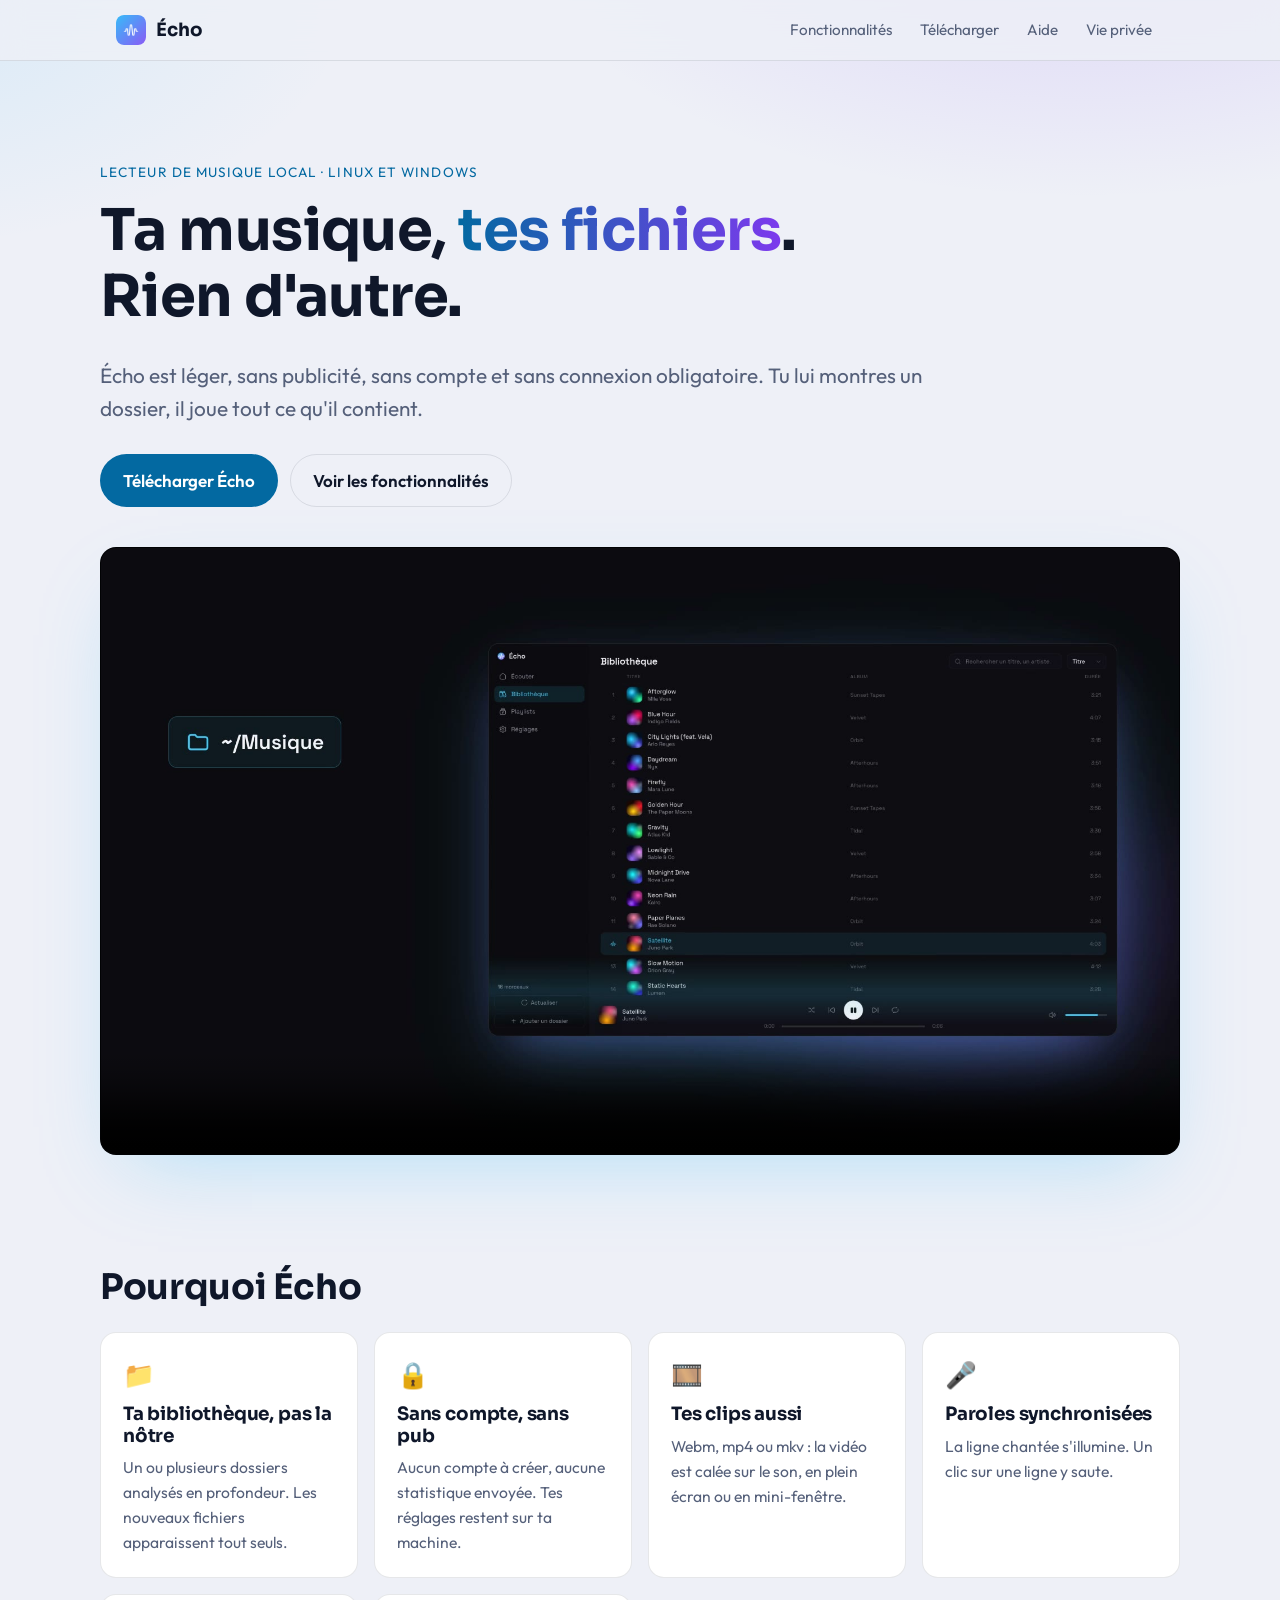
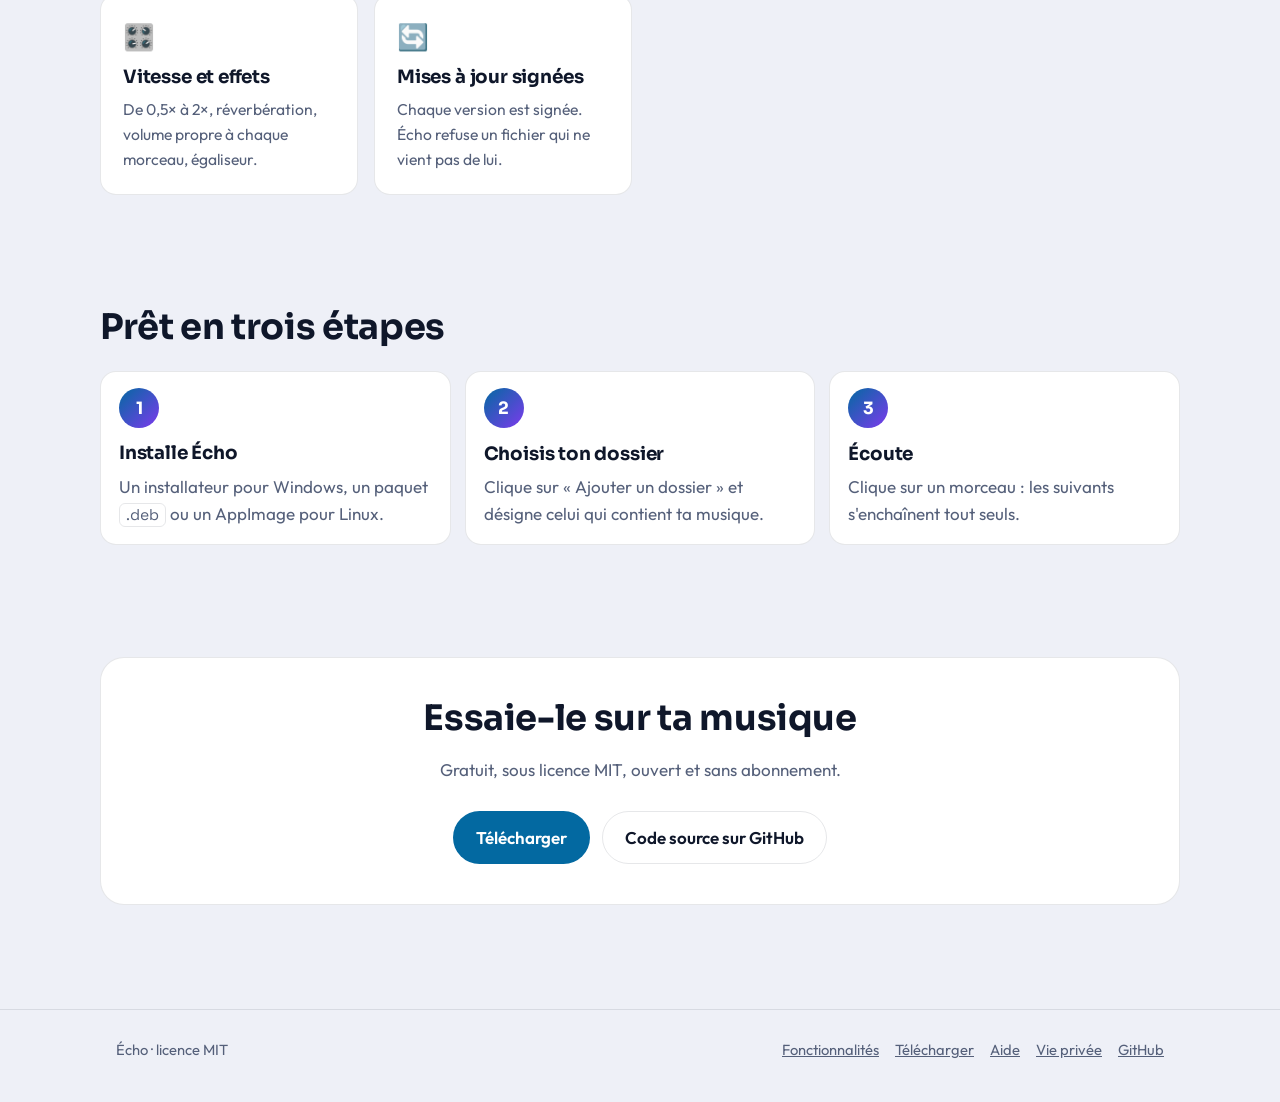
==== site/index.html @ 3e7d22ef "Site GitHub Pages : accueil, fonctionnalités, téléchargement, aide et vie privée Co-Authored-By: Cla" ====
<!doctype html>
<html lang="fr">
<head>
  <meta charset="utf-8">
  <meta name="viewport" content="width=device-width, initial-scale=1">
  <title>Écho : un lecteur de musique local</title>
  <meta name="description" content="Écho est un lecteur de musique local pour Linux et Windows : léger, sans publicité, sans compte. Tu lui montres un dossier, il joue tout ce qu'il contient.">
  <meta name="color-scheme" content="dark light">
  <meta property="og:title" content="Écho : un lecteur de musique local">
  <meta property="og:description" content="Léger, sans publicité, sans compte. Tu lui montres un dossier, il joue tout ce qu'il contient.">
  <meta property="og:type" content="website">
  <link rel="icon" href="img/favicon.png">
  <link rel="stylesheet" href="styles.css">
</head>
<body>
  <header class="top">
    <div class="wrap">
      <a class="brand" href="index.html"><img src="img/icon.png" alt="" width="30" height="30">Écho</a>
      <nav class="nav" aria-label="Navigation principale">
        <a href="fonctionnalites.html">Fonctionnalités</a>
        <a href="telecharger.html">Télécharger</a>
        <a href="aide.html">Aide</a>
        <a href="confidentialite.html">Vie privée</a>
      </nav>
    </div>
  </header>

  <main>
    <div class="wrap hero">
      <span class="eyebrow">Lecteur de musique local · Linux et Windows</span>
      <h1>Ta musique, <span class="grad">tes fichiers</span>.<br>Rien d'autre.</h1>
      <p class="lead">Écho est léger, sans publicité, sans compte et sans connexion obligatoire. Tu lui montres un dossier, il joue tout ce qu'il contient.</p>
      <div class="actions">
        <a class="btn" href="telecharger.html">Télécharger Écho</a>
        <a class="btn ghost" href="fonctionnalites.html">Voir les fonctionnalités</a>
      </div>
      <figure class="video">
        <video controls preload="metadata" playsinline poster="img/poster.jpg" aria-label="Présentation d'Écho">
          <source src="media/echo-promo-fr.mp4" type="video/mp4">
          Ton navigateur ne peut pas lire cette vidéo.
        </video>
      </figure>
    </div>

    <section class="wrap block" aria-labelledby="pourquoi">
      <h2 id="pourquoi">Pourquoi Écho</h2>
      <div class="cards">
        <article class="card"><div class="ico">📁</div><h3>Ta bibliothèque, pas la nôtre</h3><p>Un ou plusieurs dossiers analysés en profondeur. Les nouveaux fichiers apparaissent tout seuls.</p></article>
        <article class="card"><div class="ico">🔒</div><h3>Sans compte, sans pub</h3><p>Aucun compte à créer, aucune statistique envoyée. Tes réglages restent sur ta machine.</p></article>
        <article class="card"><div class="ico">🎞️</div><h3>Tes clips aussi</h3><p>Webm, mp4 ou mkv : la vidéo est calée sur le son, en plein écran ou en mini-fenêtre.</p></article>
        <article class="card"><div class="ico">🎤</div><h3>Paroles synchronisées</h3><p>La ligne chantée s'illumine. Un clic sur une ligne y saute.</p></article>
        <article class="card"><div class="ico">🎛️</div><h3>Vitesse et effets</h3><p>De 0,5× à 2×, réverbération, volume propre à chaque morceau, égaliseur.</p></article>
        <article class="card"><div class="ico">🔄</div><h3>Mises à jour signées</h3><p>Chaque version est signée. Écho refuse un fichier qui ne vient pas de lui.</p></article>
      </div>
    </section>

    <section class="wrap block" aria-labelledby="demarrer">
      <h2 id="demarrer">Prêt en trois étapes</h2>
      <ol class="steps">
        <li><div><h3>Installe Écho</h3><p>Un installateur pour Windows, un paquet <code>.deb</code> ou un AppImage pour Linux.</p></div></li>
        <li><div><h3>Choisis ton dossier</h3><p>Clique sur « Ajouter un dossier » et désigne celui qui contient ta musique.</p></div></li>
        <li><div><h3>Écoute</h3><p>Clique sur un morceau : les suivants s'enchaînent tout seuls.</p></div></li>
      </ol>
    </section>

    <section class="wrap block">
      <div class="cta">
        <h2>Essaie-le sur ta musique</h2>
        <p>Gratuit, sous licence MIT, ouvert et sans abonnement.</p>
        <div class="actions" style="justify-content:center">
          <a class="btn" href="telecharger.html">Télécharger</a>
          <a class="btn ghost" href="https://github.com/wave3k/echo-player">Code source sur GitHub</a>
        </div>
      </div>
    </section>
  </main>

  <footer>
    <div class="wrap">
      <span>Écho · licence MIT</span>
      <nav aria-label="Pied de page">
        <a href="fonctionnalites.html">Fonctionnalités</a>
        <a href="telecharger.html">Télécharger</a>
        <a href="aide.html">Aide</a>
        <a href="confidentialite.html">Vie privée</a>
        <a href="https://github.com/wave3k/echo-player">GitHub</a>
      </nav>
    </div>
  </footer>
</body>
</html>
---- site/styles.css ----
@font-face { font-family: "Outfit"; src: url("fonts/outfit.woff2") format("woff2"); font-weight: 100 900; font-display: swap; }
@font-face { font-family: "Sora"; src: url("fonts/sora.woff2") format("woff2"); font-weight: 100 800; font-display: swap; }
@font-face { font-family: "Space Grotesk"; src: url("fonts/space_grotesk.woff2") format("woff2"); font-weight: 300 700; font-display: swap; }

:root {
  --bg: #0d0d12; --panel: #15151c; --panel2: #101018; --line: rgba(255, 255, 255, 0.08);
  --text: #eef0f7; --muted: #9aa0b4;
  --accent: #38bdf8; --accent2: #8b5cf6; --accent-ink: #06121a;
  --radius: 16px; --max: 1080px;
}
@media (prefers-color-scheme: light) {
  :root:not([data-theme="dark"]) {
    --bg: #eef0f7; --panel: #ffffff; --panel2: #f6f7fb; --line: rgba(15, 23, 42, 0.1);
    --text: #0f172a; --muted: #55607a;
    --accent: #0369a1; --accent2: #7c3aed; --accent-ink: #ffffff;
  }
}

* { box-sizing: border-box; }
html { scroll-behavior: smooth; }
body {
  margin: 0; background: var(--bg); color: var(--text);
  font-family: "Outfit", system-ui, sans-serif; font-size: 17px; line-height: 1.6;
  background-image: radial-gradient(60rem 30rem at 85% -10%, rgba(139, 92, 246, 0.18), transparent 60%),
                    radial-gradient(50rem 26rem at -10% 0%, rgba(56, 189, 248, 0.12), transparent 60%);
  background-attachment: fixed;
  overflow-x: hidden;
}
h1, h2, h3 { font-family: "Sora", "Outfit", sans-serif; line-height: 1.15; margin: 0 0 0.5em; letter-spacing: -0.01em; }
h1 { font-size: clamp(2.2rem, 6vw, 3.6rem); }
h2 { font-size: clamp(1.6rem, 4vw, 2.2rem); margin-top: 0; }
h3 { font-size: 1.15rem; }
p { margin: 0 0 1em; }
a { color: var(--accent); }
img, video { max-width: 100%; display: block; }
.wrap { max-width: var(--max); margin: 0 auto; padding: 0 16px; }
.muted { color: var(--muted); }
.grad {
  background: linear-gradient(90deg, var(--accent), var(--accent2));
  -webkit-background-clip: text; background-clip: text; color: transparent;
}

/* En-tête */
.top { position: sticky; top: 0; z-index: 10; backdrop-filter: blur(12px); -webkit-backdrop-filter: blur(12px);
  background: color-mix(in srgb, var(--bg) 80%, transparent); border-bottom: 1px solid var(--line); }
.top .wrap { display: flex; align-items: center; gap: 16px; min-height: 60px; flex-wrap: wrap; padding-top: 10px; padding-bottom: 10px; }
.brand { display: inline-flex; align-items: center; gap: 10px; font-family: "Sora", sans-serif; font-weight: 700; font-size: 1.15rem; color: var(--text); text-decoration: none; }
.brand img { width: 30px; height: 30px; border-radius: 8px; }
.nav { display: flex; gap: 4px; margin-left: auto; flex-wrap: wrap; }
.nav a { color: var(--muted); text-decoration: none; padding: 6px 12px; border-radius: 999px; font-size: 0.95rem; }
.nav a:hover, .nav a[aria-current="page"] { color: var(--text); background: var(--panel); }

/* Boutons */
.btn { display: inline-flex; align-items: center; gap: 8px; padding: 12px 22px; border-radius: 999px; font: inherit; font-weight: 600;
  text-decoration: none; border: 1px solid transparent; cursor: pointer; background: var(--accent); color: var(--accent-ink); }
.btn:hover { filter: brightness(1.08); }
.btn.ghost { background: transparent; color: var(--text); border-color: var(--line); }
.btn.ghost:hover { background: var(--panel); }
.btn:focus-visible, .nav a:focus-visible, a:focus-visible { outline: 2px solid var(--accent); outline-offset: 3px; }
.actions { display: flex; gap: 12px; flex-wrap: wrap; margin: 28px 0 0; }

/* Accueil */
.hero { padding: 72px 0 40px; text-align: left; }
.eyebrow { display: inline-block; font-size: 0.85rem; letter-spacing: 0.08em; text-transform: uppercase; color: var(--accent); margin-bottom: 14px; }
.lead { font-size: clamp(1.1rem, 2.4vw, 1.3rem); color: var(--muted); max-width: 40em; }
.video { margin: 40px 0 0; border-radius: var(--radius); overflow: hidden; border: 1px solid var(--line);
  box-shadow: 0 30px 80px -30px rgba(56, 189, 248, 0.35); background: #000; }
.video video { width: 100%; height: auto; }

section.block { padding: 56px 0; }
.cards { display: grid; grid-template-columns: repeat(auto-fit, minmax(230px, 1fr)); gap: 16px; margin-top: 24px; }
.card { background: var(--panel); border: 1px solid var(--line); border-radius: var(--radius); padding: 22px; }
.card .ico { font-size: 1.6rem; margin-bottom: 8px; }
.card p { margin: 0; color: var(--muted); font-size: 0.98rem; }

.steps { counter-reset: step; list-style: none; padding: 0; margin: 24px 0 0; display: grid; gap: 14px; }
.steps li { counter-increment: step; display: grid; grid-template-columns: 40px 1fr; gap: 14px; align-items: start;
  background: var(--panel); border: 1px solid var(--line); border-radius: var(--radius); padding: 16px 18px; }
.steps li::before { content: counter(step); display: grid; place-items: center; width: 40px; height: 40px; border-radius: 50%;
  background: linear-gradient(135deg, var(--accent), var(--accent2)); color: var(--accent-ink); font-weight: 700; font-family: "Sora", sans-serif; }
.steps li p { margin: 0; color: var(--muted); }

.cta { text-align: center; background: var(--panel); border: 1px solid var(--line); border-radius: 24px; padding: 40px 20px; }
.cta p { color: var(--muted); }

/* Pages intérieures */
.page { padding: 48px 0 24px; }
.page .lead { margin-bottom: 8px; }
.prose h2 { margin-top: 48px; }
.prose h3 { margin-top: 28px; }
.prose ul { padding-left: 1.2em; }
.prose li { margin-bottom: 0.4em; }

.scroll { overflow-x: auto; margin: 16px 0 8px; }
table { width: 100%; border-collapse: collapse; font-size: 0.98rem; }
td { overflow-wrap: anywhere; }
th, td { text-align: left; padding: 12px 10px; border-bottom: 1px solid var(--line); vertical-align: top; }
th { color: var(--muted); font-weight: 600; font-size: 0.88rem; text-transform: uppercase; letter-spacing: 0.05em; }
kbd { font-family: "Space Grotesk", sans-serif; font-size: 0.9em; background: var(--panel); border: 1px solid var(--line);
  border-bottom-width: 2px; border-radius: 6px; padding: 2px 7px; white-space: nowrap; }
code, pre { font-family: "Space Grotesk", ui-monospace, monospace; font-size: 0.92em; }
code { background: var(--panel); border: 1px solid var(--line); border-radius: 6px; padding: 1px 6px; }
pre { background: var(--panel2); border: 1px solid var(--line); border-radius: 12px; padding: 14px 16px; overflow-x: auto; }
pre code { background: none; border: 0; padding: 0; }
.note { background: var(--panel); border: 1px solid var(--line); border-left: 3px solid var(--accent); border-radius: 12px; padding: 14px 18px; color: var(--muted); }

.feature-row { display: grid; grid-template-columns: 1fr; gap: 14px; padding: 28px 0; border-top: 1px solid var(--line); }
.feature-row:first-of-type { border-top: 0; }
.feature-row p { color: var(--muted); margin: 0; }

footer { border-top: 1px solid var(--line); margin-top: 48px; padding: 28px 0 40px; color: var(--muted); font-size: 0.92rem; }
footer .wrap { display: flex; flex-wrap: wrap; gap: 12px 24px; justify-content: space-between; align-items: center; }
footer nav { display: flex; gap: 16px; flex-wrap: wrap; }
footer a { color: var(--muted); }

@media (min-width: 760px) {
  .feature-row { grid-template-columns: 220px 1fr; gap: 32px; }
  .steps { grid-template-columns: repeat(3, 1fr); }
  .steps li { grid-template-columns: 1fr; }
  .hero { padding: 96px 0 56px; }
}
@media (prefers-reduced-motion: reduce) {
  html { scroll-behavior: auto; }
}
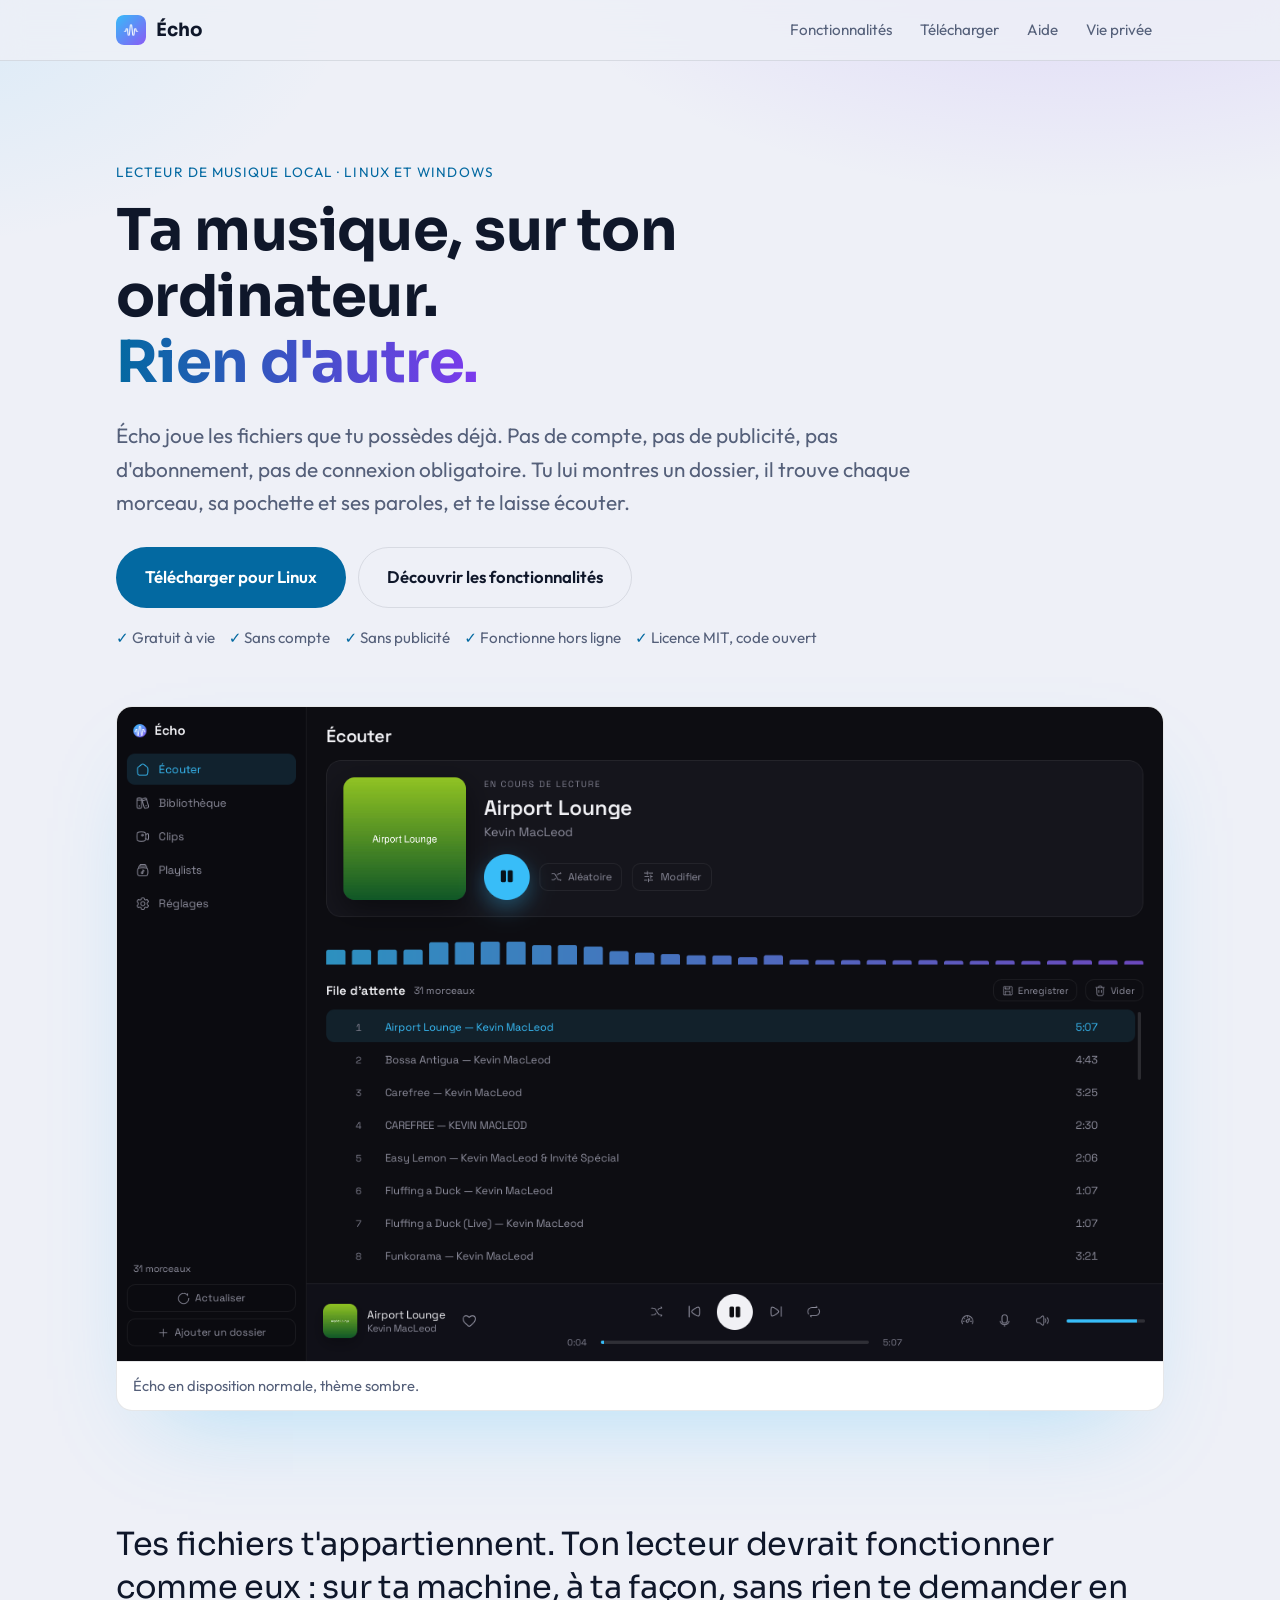
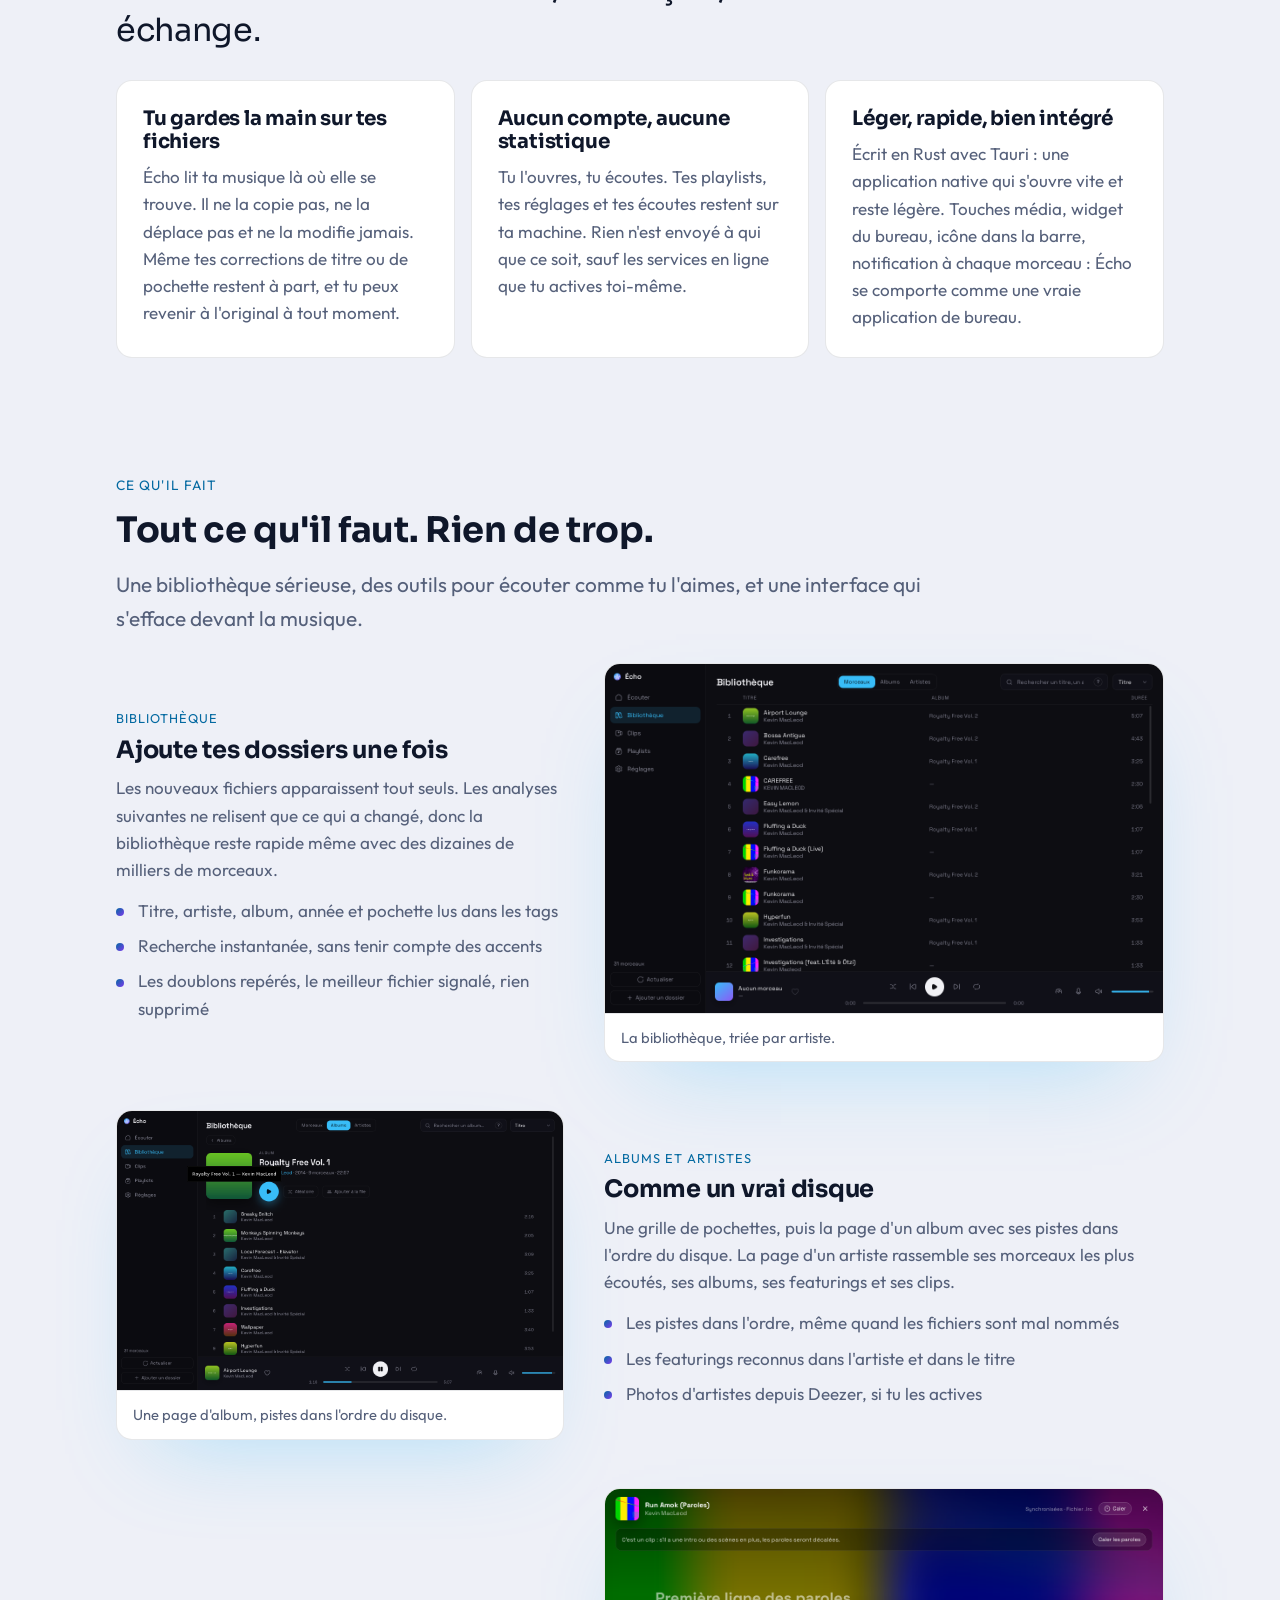
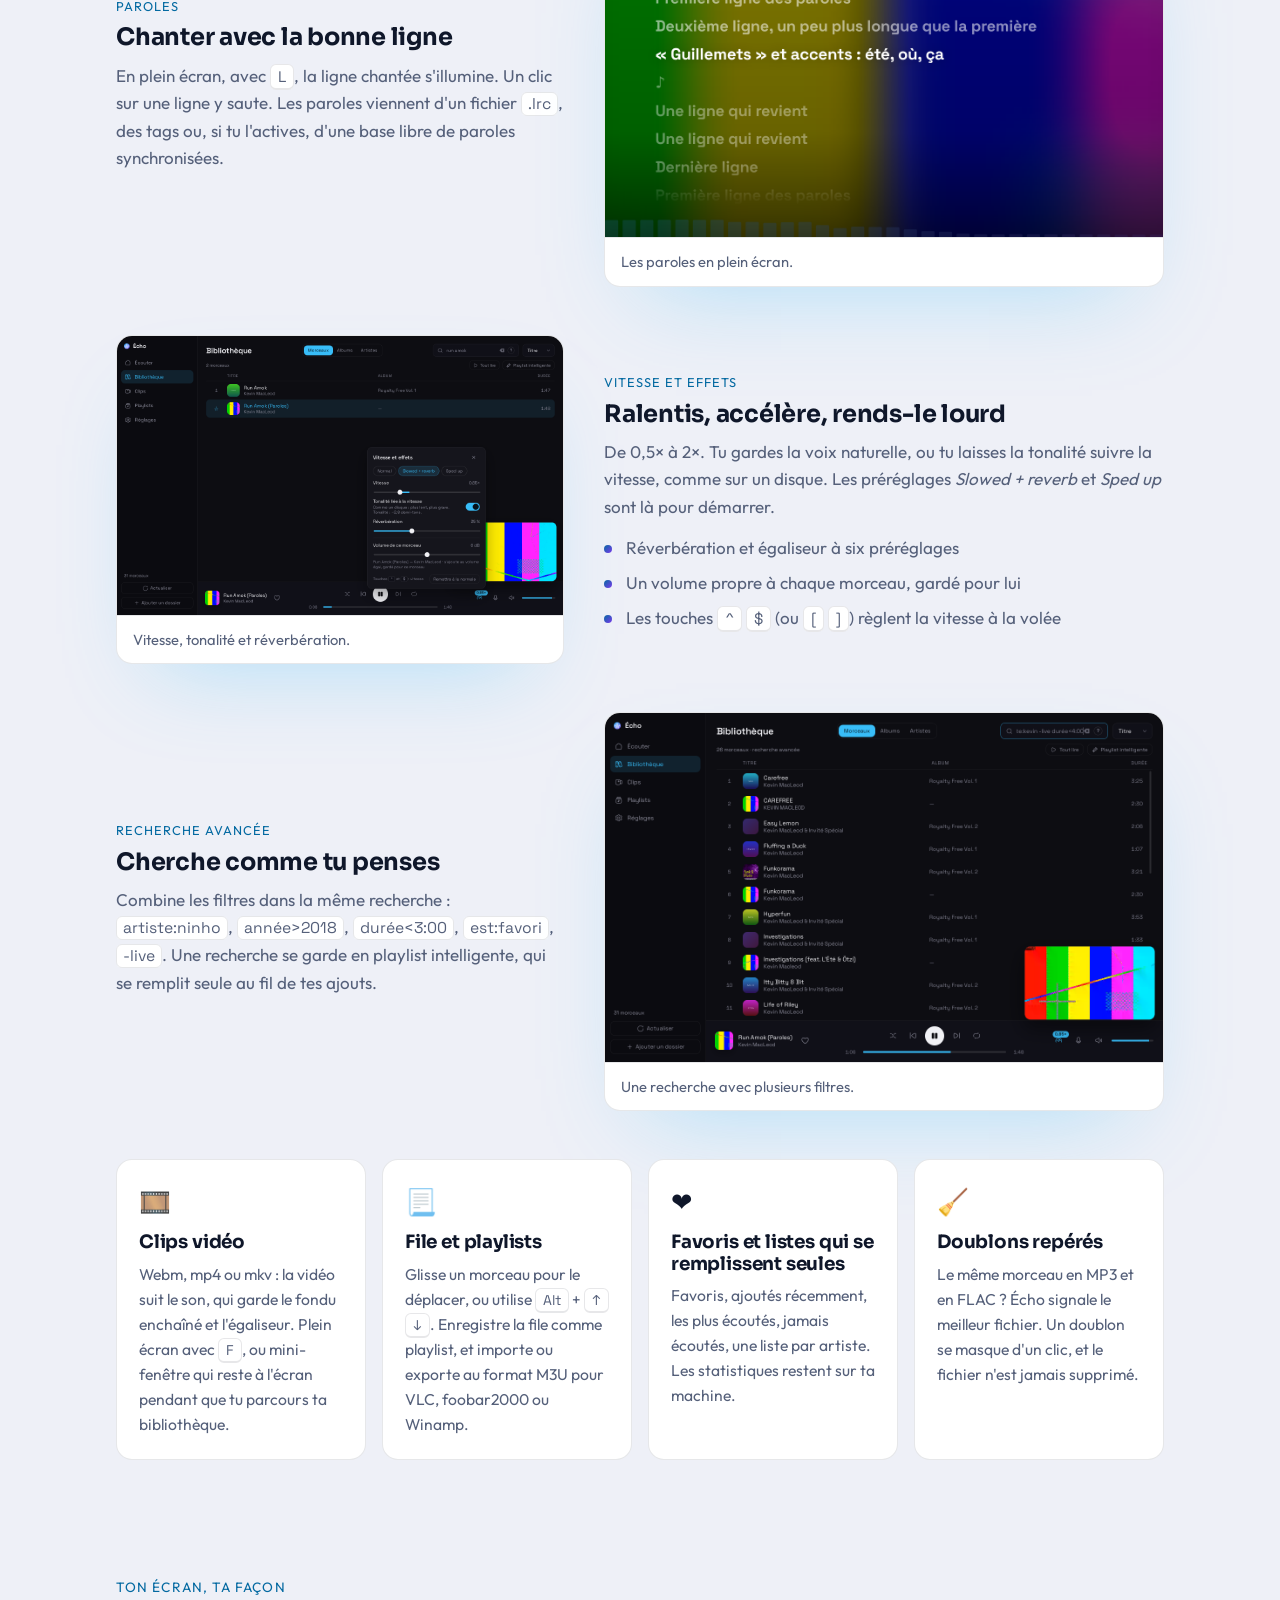
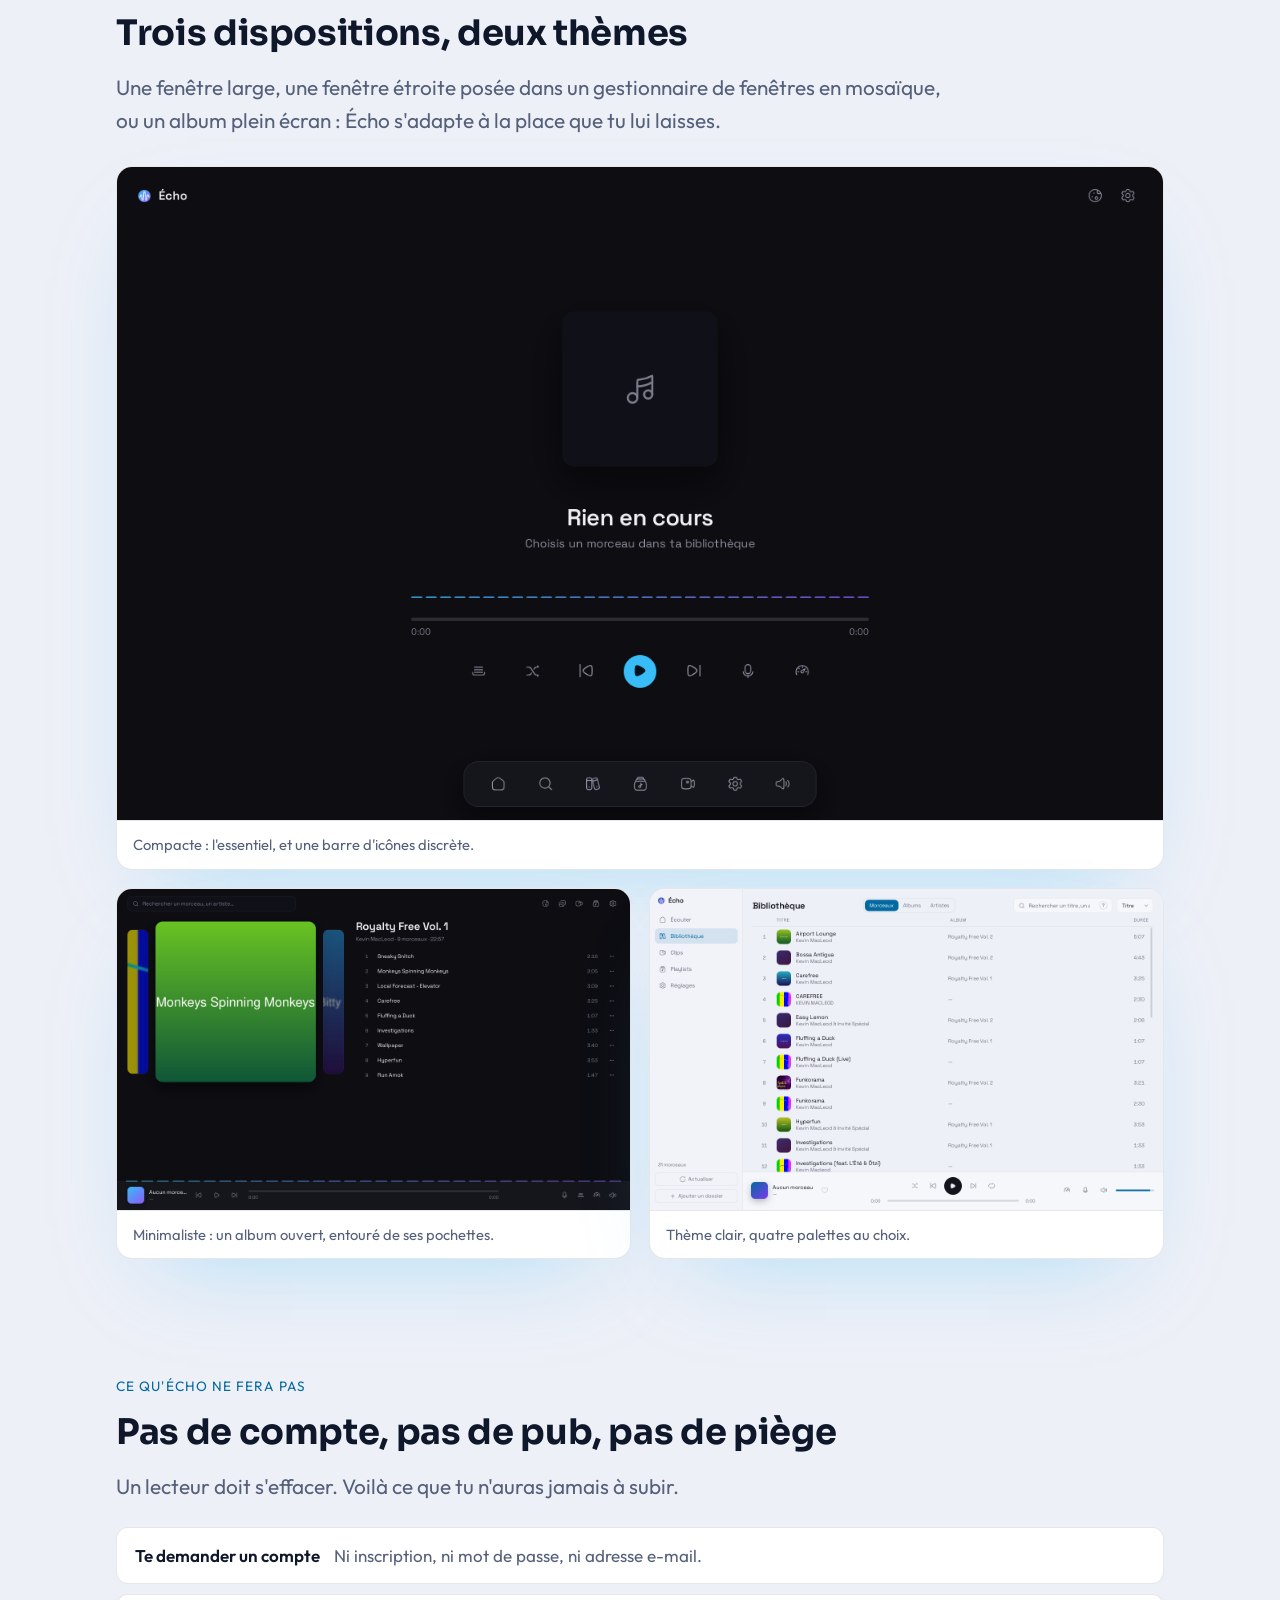
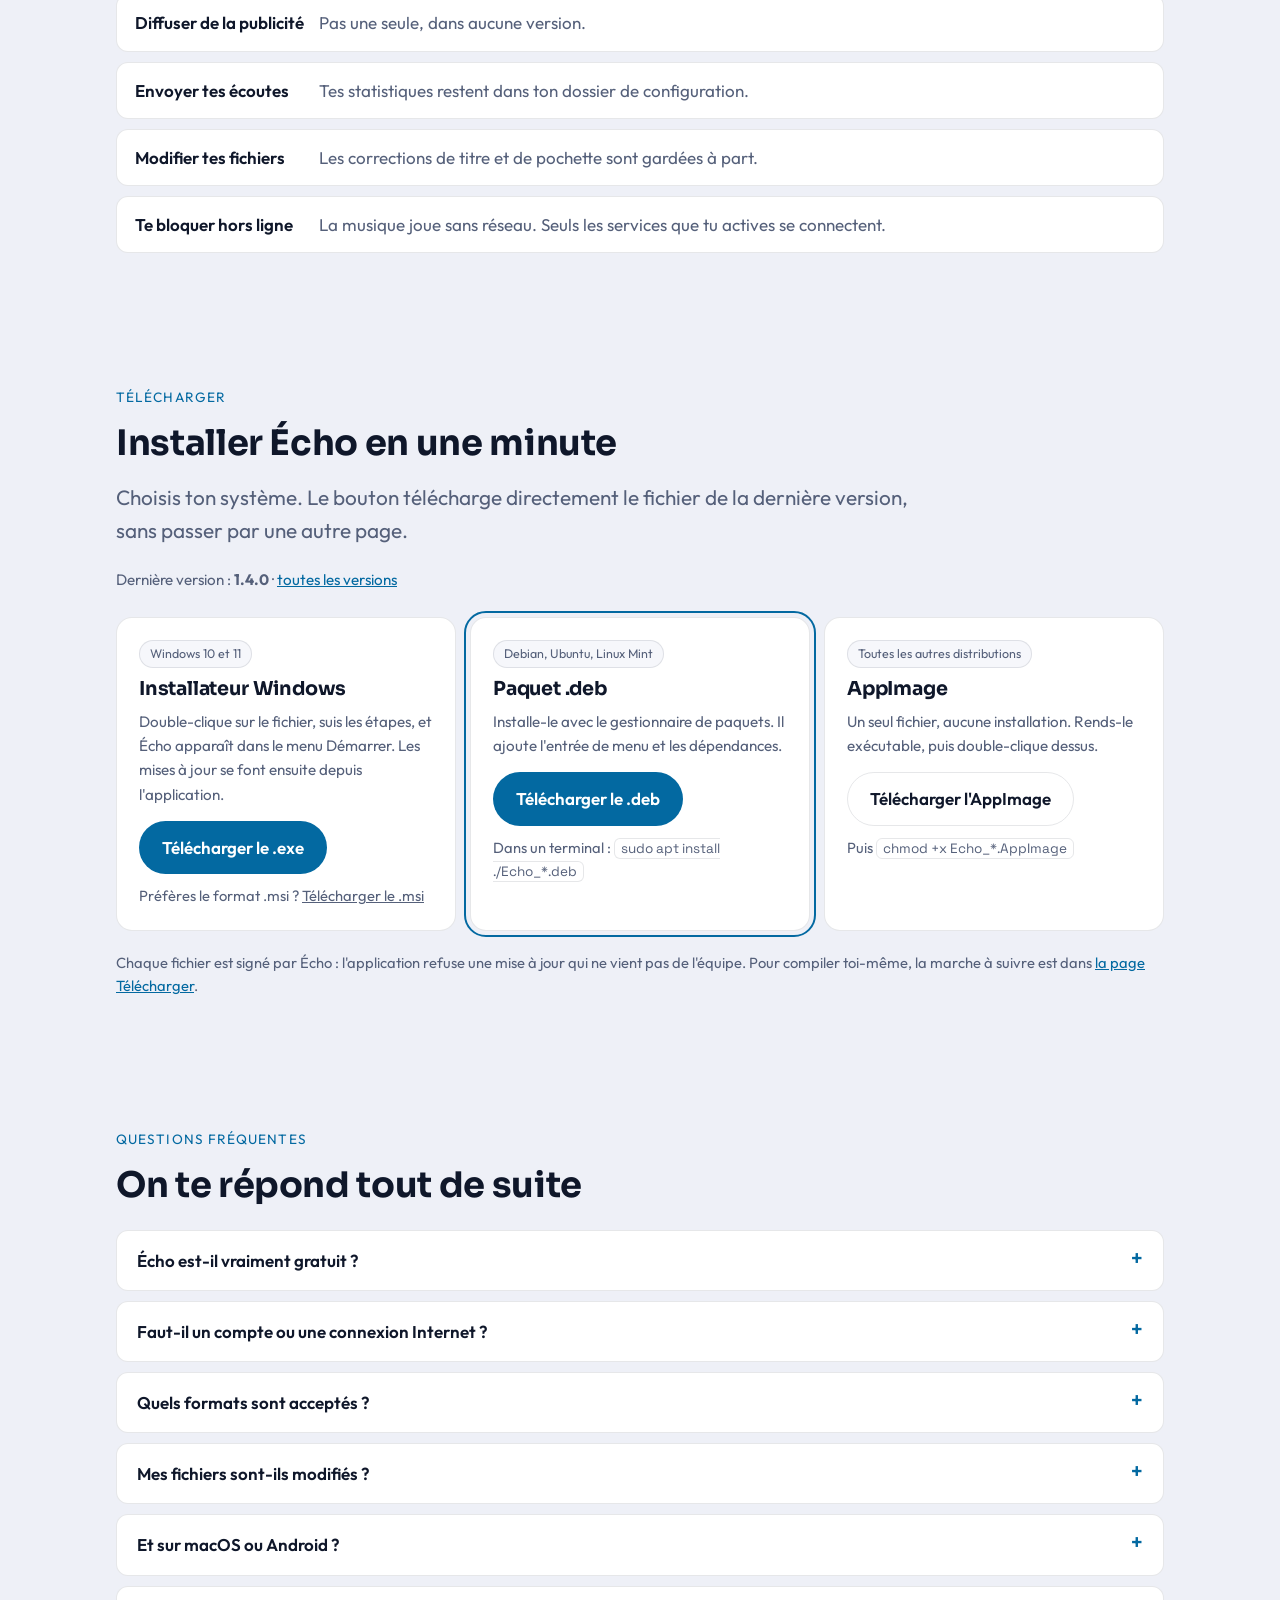
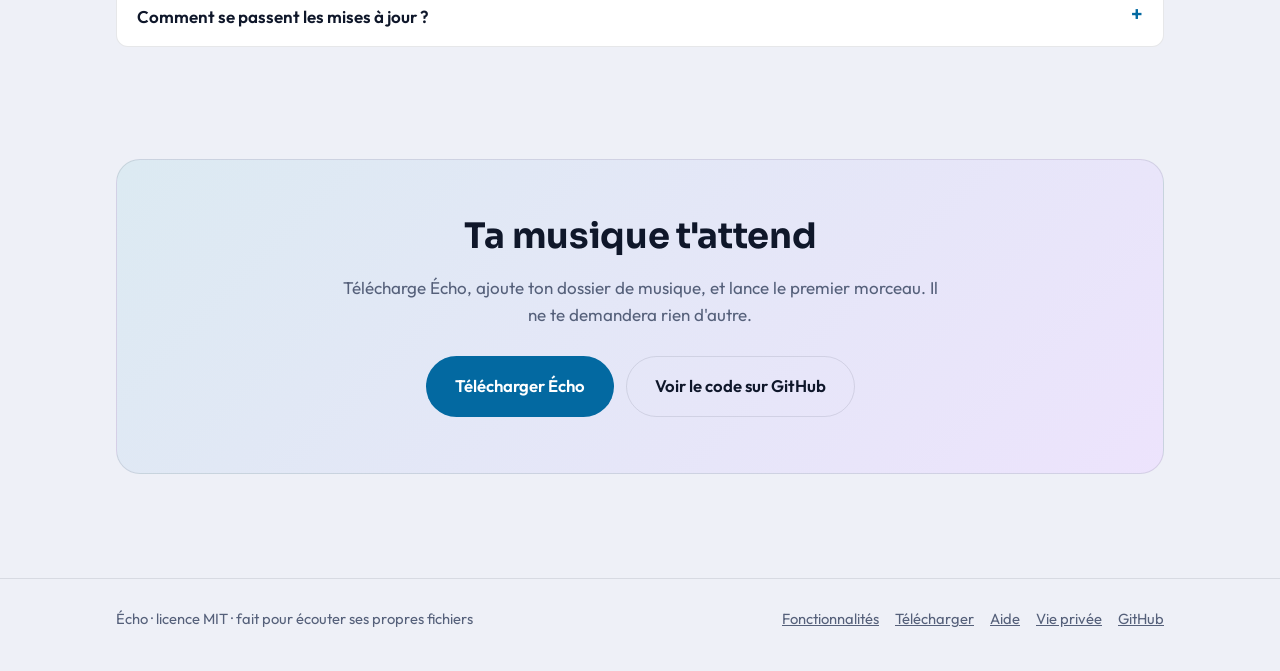
==== commit 9173f96c: "Site : accueil refait avec captures de l'app, textes réécrits, téléchargements directs Co-Authored-B" ====
--- a/site/index.html
+++ b/site/index.html
@@ -3,12 +3,13 @@
 <head>
   <meta charset="utf-8">
   <meta name="viewport" content="width=device-width, initial-scale=1">
-  <title>Écho : un lecteur de musique local</title>
-  <meta name="description" content="Écho est un lecteur de musique local pour Linux et Windows : léger, sans publicité, sans compte. Tu lui montres un dossier, il joue tout ce qu'il contient.">
+  <title>Écho · Ta musique, tes fichiers</title>
+  <meta name="description" content="Écho est un lecteur de musique local pour Linux et Windows. Sans compte, sans publicité, sans abonnement et sans connexion : tu lui montres un dossier, il joue tout ce qu'il contient.">
   <meta name="color-scheme" content="dark light">
-  <meta property="og:title" content="Écho : un lecteur de musique local">
-  <meta property="og:description" content="Léger, sans publicité, sans compte. Tu lui montres un dossier, il joue tout ce qu'il contient.">
+  <meta property="og:title" content="Écho · Ta musique, tes fichiers">
+  <meta property="og:description" content="Un lecteur de musique local pour Linux et Windows. Sans compte, sans publicité, sans abonnement.">
   <meta property="og:type" content="website">
+  <meta property="og:image" content="img/shots/01-ecouter.png">
   <link rel="icon" href="img/favicon.png">
   <link rel="stylesheet" href="styles.css">
 </head>
@@ -18,7 +19,7 @@
       <a class="brand" href="index.html"><img src="img/icon.png" alt="" width="30" height="30">Écho</a>
       <nav class="nav" aria-label="Navigation principale">
         <a href="fonctionnalites.html">Fonctionnalités</a>
-        <a href="telecharger.html">Télécharger</a>
+        <a href="#telecharger">Télécharger</a>
         <a href="aide.html">Aide</a>
         <a href="confidentialite.html">Vie privée</a>
       </nav>
@@ -26,50 +27,269 @@
   </header>
 
   <main>
-    <div class="wrap hero">
-      <span class="eyebrow">Lecteur de musique local · Linux et Windows</span>
-      <h1>Ta musique, <span class="grad">tes fichiers</span>.<br>Rien d'autre.</h1>
-      <p class="lead">Écho est léger, sans publicité, sans compte et sans connexion obligatoire. Tu lui montres un dossier, il joue tout ce qu'il contient.</p>
-      <div class="actions">
-        <a class="btn" href="telecharger.html">Télécharger Écho</a>
-        <a class="btn ghost" href="fonctionnalites.html">Voir les fonctionnalités</a>
-      </div>
-      <figure class="video">
-        <video controls preload="metadata" playsinline poster="img/poster.jpg" aria-label="Présentation d'Écho">
-          <source src="media/echo-promo-fr.mp4" type="video/mp4">
-          Ton navigateur ne peut pas lire cette vidéo.
-        </video>
+    <!-- Accroche -->
+    <section class="wrap hero">
+      <div class="hero-copy">
+        <span class="eyebrow">Lecteur de musique local · Linux et Windows</span>
+        <h1>Ta musique, sur ton ordinateur.<br><span class="grad">Rien d'autre.</span></h1>
+        <p class="lead">Écho joue les fichiers que tu possèdes déjà. Pas de compte, pas de publicité, pas d'abonnement, pas de connexion obligatoire. Tu lui montres un dossier, il trouve chaque morceau, sa pochette et ses paroles, et te laisse écouter.</p>
+        <div class="actions">
+          <a class="btn big" id="cta-main" href="#telecharger">Télécharger Écho</a>
+          <a class="btn ghost big" href="fonctionnalites.html">Découvrir les fonctionnalités</a>
+        </div>
+        <div class="hero-meta">
+          <span>Gratuit à vie</span>
+          <span>Sans compte</span>
+          <span>Sans publicité</span>
+          <span>Fonctionne hors ligne</span>
+          <span>Licence MIT, code ouvert</span>
+        </div>
+      </div>
+
+      <figure class="shot hero-shot">
+        <img src="img/shots/01-ecouter.png" width="1280" height="800" alt="La fenêtre d'Écho : la liste des morceaux à gauche, la pochette et les contrôles en bas" fetchpriority="high">
+        <figcaption>Écho en disposition normale, thème sombre.</figcaption>
       </figure>
-    </div>
-
-    <section class="wrap block" aria-labelledby="pourquoi">
-      <h2 id="pourquoi">Pourquoi Écho</h2>
-      <div class="cards">
-        <article class="card"><div class="ico">📁</div><h3>Ta bibliothèque, pas la nôtre</h3><p>Un ou plusieurs dossiers analysés en profondeur. Les nouveaux fichiers apparaissent tout seuls.</p></article>
-        <article class="card"><div class="ico">🔒</div><h3>Sans compte, sans pub</h3><p>Aucun compte à créer, aucune statistique envoyée. Tes réglages restent sur ta machine.</p></article>
-        <article class="card"><div class="ico">🎞️</div><h3>Tes clips aussi</h3><p>Webm, mp4 ou mkv : la vidéo est calée sur le son, en plein écran ou en mini-fenêtre.</p></article>
-        <article class="card"><div class="ico">🎤</div><h3>Paroles synchronisées</h3><p>La ligne chantée s'illumine. Un clic sur une ligne y saute.</p></article>
-        <article class="card"><div class="ico">🎛️</div><h3>Vitesse et effets</h3><p>De 0,5× à 2×, réverbération, volume propre à chaque morceau, égaliseur.</p></article>
-        <article class="card"><div class="ico">🔄</div><h3>Mises à jour signées</h3><p>Chaque version est signée. Écho refuse un fichier qui ne vient pas de lui.</p></article>
-      </div>
-    </section>
-
-    <section class="wrap block" aria-labelledby="demarrer">
-      <h2 id="demarrer">Prêt en trois étapes</h2>
-      <ol class="steps">
-        <li><div><h3>Installe Écho</h3><p>Un installateur pour Windows, un paquet <code>.deb</code> ou un AppImage pour Linux.</p></div></li>
-        <li><div><h3>Choisis ton dossier</h3><p>Clique sur « Ajouter un dossier » et désigne celui qui contient ta musique.</p></div></li>
-        <li><div><h3>Écoute</h3><p>Clique sur un morceau : les suivants s'enchaînent tout seuls.</p></div></li>
-      </ol>
-    </section>
-
+    </section>
+
+    <!-- Manifeste -->
     <section class="wrap block">
-      <div class="cta">
-        <h2>Essaie-le sur ta musique</h2>
-        <p>Gratuit, sous licence MIT, ouvert et sans abonnement.</p>
+      <p class="quote">Tes fichiers t'appartiennent. Ton lecteur devrait fonctionner comme eux : sur ta machine, à ta façon, sans rien te demander en échange.</p>
+      <div class="pillars">
+        <article class="pillar">
+          <h3>Tu gardes la main sur tes fichiers</h3>
+          <p>Écho lit ta musique là où elle se trouve. Il ne la copie pas, ne la déplace pas et ne la modifie jamais. Même tes corrections de titre ou de pochette restent à part, et tu peux revenir à l'original à tout moment.</p>
+        </article>
+        <article class="pillar">
+          <h3>Aucun compte, aucune statistique</h3>
+          <p>Tu l'ouvres, tu écoutes. Tes playlists, tes réglages et tes écoutes restent sur ta machine. Rien n'est envoyé à qui que ce soit, sauf les services en ligne que tu actives toi-même.</p>
+        </article>
+        <article class="pillar">
+          <h3>Léger, rapide, bien intégré</h3>
+          <p>Écrit en Rust avec Tauri : une application native qui s'ouvre vite et reste légère. Touches média, widget du bureau, icône dans la barre, notification à chaque morceau : Écho se comporte comme une vraie application de bureau.</p>
+        </article>
+      </div>
+    </section>
+
+    <!-- Fonctionnalités mises en scène -->
+    <section class="wrap block" aria-labelledby="fonctions">
+      <span class="eyebrow">Ce qu'il fait</span>
+      <h2 id="fonctions">Tout ce qu'il faut. Rien de trop.</h2>
+      <p class="lead">Une bibliothèque sérieuse, des outils pour écouter comme tu l'aimes, et une interface qui s'efface devant la musique.</p>
+
+      <div class="showcase">
+        <div class="showcase-row">
+          <div class="txt">
+            <span class="tag">Bibliothèque</span>
+            <h3>Ajoute tes dossiers une fois</h3>
+            <p>Les nouveaux fichiers apparaissent tout seuls. Les analyses suivantes ne relisent que ce qui a changé, donc la bibliothèque reste rapide même avec des dizaines de milliers de morceaux.</p>
+            <ul>
+              <li>Titre, artiste, album, année et pochette lus dans les tags</li>
+              <li>Recherche instantanée, sans tenir compte des accents</li>
+              <li>Les doublons repérés, le meilleur fichier signalé, rien supprimé</li>
+            </ul>
+          </div>
+          <figure class="shot">
+            <img src="img/shots/02-bibliotheque.png" width="1280" height="800" loading="lazy" alt="La bibliothèque d'Écho avec la liste des morceaux, triée par artiste">
+            <figcaption>La bibliothèque, triée par artiste.</figcaption>
+          </figure>
+        </div>
+
+        <div class="showcase-row flip">
+          <figure class="shot">
+            <img src="img/shots/03-album.png" width="1280" height="800" loading="lazy" alt="La page d'un album dans Écho, avec ses pistes dans l'ordre du disque">
+            <figcaption>Une page d'album, pistes dans l'ordre du disque.</figcaption>
+          </figure>
+          <div class="txt">
+            <span class="tag">Albums et artistes</span>
+            <h3>Comme un vrai disque</h3>
+            <p>Une grille de pochettes, puis la page d'un album avec ses pistes dans l'ordre du disque. La page d'un artiste rassemble ses morceaux les plus écoutés, ses albums, ses featurings et ses clips.</p>
+            <ul>
+              <li>Les pistes dans l'ordre, même quand les fichiers sont mal nommés</li>
+              <li>Les featurings reconnus dans l'artiste et dans le titre</li>
+              <li>Photos d'artistes depuis Deezer, si tu les actives</li>
+            </ul>
+          </div>
+        </div>
+
+        <div class="showcase-row">
+          <div class="txt">
+            <span class="tag">Paroles</span>
+            <h3>Chanter avec la bonne ligne</h3>
+            <p>En plein écran, avec <kbd>L</kbd>, la ligne chantée s'illumine. Un clic sur une ligne y saute. Les paroles viennent d'un fichier <code>.lrc</code>, des tags ou, si tu l'actives, d'une base libre de paroles synchronisées.</p>
+          </div>
+          <figure class="shot">
+            <img src="img/shots/05-paroles.png" width="1280" height="800" loading="lazy" alt="Les paroles en plein écran, la ligne en cours est mise en avant">
+            <figcaption>Les paroles en plein écran.</figcaption>
+          </figure>
+        </div>
+
+        <div class="showcase-row flip">
+          <figure class="shot">
+            <img src="img/shots/06-vitesse.png" width="1280" height="800" loading="lazy" alt="Le panneau Vitesse et effets, avec le curseur de vitesse, la tonalité liée et la réverbération">
+            <figcaption>Vitesse, tonalité et réverbération.</figcaption>
+          </figure>
+          <div class="txt">
+            <span class="tag">Vitesse et effets</span>
+            <h3>Ralentis, accélère, rends-le lourd</h3>
+            <p>De 0,5× à 2×. Tu gardes la voix naturelle, ou tu laisses la tonalité suivre la vitesse, comme sur un disque. Les préréglages <em>Slowed + reverb</em> et <em>Sped up</em> sont là pour démarrer.</p>
+            <ul>
+              <li>Réverbération et égaliseur à six préréglages</li>
+              <li>Un volume propre à chaque morceau, gardé pour lui</li>
+              <li>Les touches <kbd>^</kbd> <kbd>$</kbd> (ou <kbd>[</kbd> <kbd>]</kbd>) règlent la vitesse à la volée</li>
+            </ul>
+          </div>
+        </div>
+
+
+        <div class="showcase-row">
+          <div class="txt">
+            <span class="tag">Recherche avancée</span>
+            <h3>Cherche comme tu penses</h3>
+            <p>Combine les filtres dans la même recherche : <code>artiste:ninho</code>, <code>année&gt;2018</code>, <code>durée&lt;3:00</code>, <code>est:favori</code>, <code>-live</code>. Une recherche se garde en playlist intelligente, qui se remplit seule au fil de tes ajouts.</p>
+          </div>
+          <figure class="shot">
+            <img src="img/shots/08-recherche.png" width="1280" height="800" loading="lazy" alt="La recherche avancée d'Écho : artiste:kevin, sans les morceaux live, moins de 4 minutes">
+            <figcaption>Une recherche avec plusieurs filtres.</figcaption>
+          </figure>
+        </div>
+      </div>
+
+      <div class="cards more-features">
+        <article class="card">
+          <div class="ico">🎞️</div>
+          <h3>Clips vidéo</h3>
+          <p>Webm, mp4 ou mkv : la vidéo suit le son, qui garde le fondu enchaîné et l'égaliseur. Plein écran avec <kbd>F</kbd>, ou mini-fenêtre qui reste à l'écran pendant que tu parcours ta bibliothèque.</p>
+        </article>
+        <article class="card">
+          <div class="ico">📃</div>
+          <h3>File et playlists</h3>
+          <p>Glisse un morceau pour le déplacer, ou utilise <kbd>Alt</kbd> + <kbd>↑</kbd> <kbd>↓</kbd>. Enregistre la file comme playlist, et importe ou exporte au format M3U pour VLC, foobar2000 ou Winamp.</p>
+        </article>
+        <article class="card">
+          <div class="ico">❤️</div>
+          <h3>Favoris et listes qui se remplissent seules</h3>
+          <p>Favoris, ajoutés récemment, les plus écoutés, jamais écoutés, une liste par artiste. Les statistiques restent sur ta machine.</p>
+        </article>
+        <article class="card">
+          <div class="ico">🧹</div>
+          <h3>Doublons repérés</h3>
+          <p>Le même morceau en MP3 et en FLAC ? Écho signale le meilleur fichier. Un doublon se masque d'un clic, et le fichier n'est jamais supprimé.</p>
+        </article>
+      </div>
+    </section>
+
+    <!-- Dispositions -->
+    <section class="wrap block" aria-labelledby="dispositions">
+      <span class="eyebrow">Ton écran, ta façon</span>
+      <h2 id="dispositions">Trois dispositions, deux thèmes</h2>
+      <p class="lead">Une fenêtre large, une fenêtre étroite posée dans un gestionnaire de fenêtres en mosaïque, ou un album plein écran : Écho s'adapte à la place que tu lui laisses.</p>
+      <div class="gallery">
+        <figure class="shot wide">
+          <img src="img/shots/11-compacte.png" width="1280" height="800" loading="lazy" alt="Disposition compacte d'Écho, avec le lecteur réduit à l'essentiel">
+          <figcaption>Compacte : l'essentiel, et une barre d'icônes discrète.</figcaption>
+        </figure>
+        <figure class="shot">
+          <img src="img/shots/12-minimaliste.png" width="1280" height="800" loading="lazy" alt="Disposition minimaliste d'Écho : un album ouvert, entouré de ses pochettes">
+          <figcaption>Minimaliste : un album ouvert, entouré de ses pochettes.</figcaption>
+        </figure>
+        <figure class="shot">
+          <img src="img/shots/13-clair.png" width="1280" height="800" loading="lazy" alt="Écho en thème clair, la bibliothèque en détail">
+          <figcaption>Thème clair, quatre palettes au choix.</figcaption>
+        </figure>
+      </div>
+    </section>
+
+    <!-- Ce qu'il ne fera jamais -->
+    <section class="wrap block" aria-labelledby="jamais">
+      <span class="eyebrow">Ce qu'Écho ne fera pas</span>
+      <h2 id="jamais">Pas de compte, pas de pub, pas de piège</h2>
+      <p class="lead">Un lecteur doit s'effacer. Voilà ce que tu n'auras jamais à subir.</p>
+      <ul class="never">
+        <li><b>Te demander un compte</b><span>Ni inscription, ni mot de passe, ni adresse e-mail.</span></li>
+        <li><b>Diffuser de la publicité</b><span>Pas une seule, dans aucune version.</span></li>
+        <li><b>Envoyer tes écoutes</b><span>Tes statistiques restent dans ton dossier de configuration.</span></li>
+        <li><b>Modifier tes fichiers</b><span>Les corrections de titre et de pochette sont gardées à part.</span></li>
+        <li><b>Te bloquer hors ligne</b><span>La musique joue sans réseau. Seuls les services que tu actives se connectent.</span></li>
+      </ul>
+    </section>
+
+    <!-- Téléchargement -->
+    <section class="wrap block" id="telecharger" aria-labelledby="installer">
+      <span class="eyebrow">Télécharger</span>
+      <h2 id="installer">Installer Écho en une minute</h2>
+      <p class="lead">Choisis ton système. Le bouton télécharge directement le fichier de la dernière version, sans passer par une autre page.</p>
+      <p class="dl-version" id="dl-version">Dernière version : <strong id="dl-num">1.4.0</strong> · <a href="https://github.com/wave3k/echo-player/releases">toutes les versions</a></p>
+
+      <div class="dl-grid">
+        <article class="dl" id="dl-windows" data-os="windows">
+          <span class="dl-tag">Windows 10 et 11</span>
+          <h3>Installateur Windows</h3>
+          <p>Double-clique sur le fichier, suis les étapes, et Écho apparaît dans le menu Démarrer. Les mises à jour se font ensuite depuis l'application.</p>
+          <a class="btn" href="https://github.com/wave3k/echo-player/releases/download/v1.4.0/Echo_1.4.0_x64-setup.exe" data-asset="exe">Télécharger le .exe</a>
+          <p class="alt">Préfères le format .msi ? <a href="https://github.com/wave3k/echo-player/releases/download/v1.4.0/Echo_1.4.0_x64_en-US.msi" data-asset="msi">Télécharger le .msi</a></p>
+        </article>
+
+        <article class="dl" id="dl-deb" data-os="linux">
+          <span class="dl-tag">Debian, Ubuntu, Linux Mint</span>
+          <h3>Paquet .deb</h3>
+          <p>Installe-le avec le gestionnaire de paquets. Il ajoute l'entrée de menu et les dépendances.</p>
+          <a class="btn" href="https://github.com/wave3k/echo-player/releases/download/v1.4.0/Echo_1.4.0_amd64.deb" data-asset="deb">Télécharger le .deb</a>
+          <p class="alt">Dans un terminal : <code>sudo apt install ./Echo_*.deb</code></p>
+        </article>
+
+        <article class="dl" id="dl-appimage" data-os="linux">
+          <span class="dl-tag">Toutes les autres distributions</span>
+          <h3>AppImage</h3>
+          <p>Un seul fichier, aucune installation. Rends-le exécutable, puis double-clique dessus.</p>
+          <a class="btn ghost" href="https://github.com/wave3k/echo-player/releases/download/v1.4.0/Echo_1.4.0_amd64.AppImage" data-asset="appimage">Télécharger l'AppImage</a>
+          <p class="alt">Puis <code>chmod +x Echo_*.AppImage</code></p>
+        </article>
+      </div>
+
+      <p class="notice" style="margin-top:20px">Chaque fichier est signé par Écho : l'application refuse une mise à jour qui ne vient pas de l'équipe. Pour compiler toi-même, la marche à suivre est dans <a href="telecharger.html#sources">la page Télécharger</a>.</p>
+    </section>
+
+    <!-- FAQ -->
+    <section class="wrap block" aria-labelledby="faq">
+      <span class="eyebrow">Questions fréquentes</span>
+      <h2 id="faq">On te répond tout de suite</h2>
+      <div class="faq">
+        <details>
+          <summary>Écho est-il vraiment gratuit ?</summary>
+          <p>Oui, à vie. Écho est distribué sous licence MIT : gratuit, libre, et son code source est public sur GitHub.</p>
+        </details>
+        <details>
+          <summary>Faut-il un compte ou une connexion Internet ?</summary>
+          <p>Non. Écho fonctionne hors ligne. Les seules connexions sont la vérification des mises à jour (désactivable) et, si tu les actives, les paroles et pochettes en ligne ainsi que les photos d'artistes.</p>
+        </details>
+        <details>
+          <summary>Quels formats sont acceptés ?</summary>
+          <p>mp3, flac, m4a, aac, ogg, opus, wav, aiff, wma et d'autres formats moins courants. Les vidéos (mp4, webm, mkv, mov) se lisent pour leur son, et leur image s'affiche dans la section Clips.</p>
+        </details>
+        <details>
+          <summary>Mes fichiers sont-ils modifiés ?</summary>
+          <p>Jamais. Les corrections de titre, d'artiste ou de pochette sont enregistrées à côté, dans les données d'Écho, et tu peux les annuler.</p>
+        </details>
+        <details>
+          <summary>Et sur macOS ou Android ?</summary>
+          <p>Pas pour l'instant : Écho vise Linux et Windows. Le code étant ouvert, rien n'empêche de le compiler ailleurs, mais ce n'est pas testé.</p>
+        </details>
+        <details>
+          <summary>Comment se passent les mises à jour ?</summary>
+          <p>Écho vérifie les nouvelles versions toutes les six heures. Il peut les installer seul, ou simplement te prévenir, au choix dans les réglages.</p>
+        </details>
+      </div>
+    </section>
+
+    <!-- Appel final -->
+    <section class="wrap block">
+      <div class="final">
+        <h2>Ta musique t'attend</h2>
+        <p>Télécharge Écho, ajoute ton dossier de musique, et lance le premier morceau. Il ne te demandera rien d'autre.</p>
         <div class="actions" style="justify-content:center">
-          <a class="btn" href="telecharger.html">Télécharger</a>
-          <a class="btn ghost" href="https://github.com/wave3k/echo-player">Code source sur GitHub</a>
+          <a class="btn big" href="#telecharger">Télécharger Écho</a>
+          <a class="btn ghost big" href="https://github.com/wave3k/echo-player">Voir le code sur GitHub</a>
         </div>
       </div>
     </section>
@@ -77,15 +297,17 @@
 
   <footer>
     <div class="wrap">
-      <span>Écho · licence MIT</span>
+      <span>Écho · licence MIT · fait pour écouter ses propres fichiers</span>
       <nav aria-label="Pied de page">
         <a href="fonctionnalites.html">Fonctionnalités</a>
-        <a href="telecharger.html">Télécharger</a>
+        <a href="#telecharger">Télécharger</a>
         <a href="aide.html">Aide</a>
         <a href="confidentialite.html">Vie privée</a>
         <a href="https://github.com/wave3k/echo-player">GitHub</a>
       </nav>
     </div>
   </footer>
+
+  <script src="script.js" defer></script>
 </body>
 </html>
--- a/site/styles.css
+++ b/site/styles.css
@@ -60,14 +60,14 @@
 .actions { display: flex; gap: 12px; flex-wrap: wrap; margin: 28px 0 0; }
 
 /* Accueil */
-.hero { padding: 72px 0 40px; text-align: left; }
+.hero { padding-top: 72px; padding-bottom: 40px; text-align: left; }
 .eyebrow { display: inline-block; font-size: 0.85rem; letter-spacing: 0.08em; text-transform: uppercase; color: var(--accent); margin-bottom: 14px; }
 .lead { font-size: clamp(1.1rem, 2.4vw, 1.3rem); color: var(--muted); max-width: 40em; }
 .video { margin: 40px 0 0; border-radius: var(--radius); overflow: hidden; border: 1px solid var(--line);
   box-shadow: 0 30px 80px -30px rgba(56, 189, 248, 0.35); background: #000; }
 .video video { width: 100%; height: auto; }
 
-section.block { padding: 56px 0; }
+section.block { padding-top: 56px; padding-bottom: 56px; }
 .cards { display: grid; grid-template-columns: repeat(auto-fit, minmax(230px, 1fr)); gap: 16px; margin-top: 24px; }
 .card { background: var(--panel); border: 1px solid var(--line); border-radius: var(--radius); padding: 22px; }
 .card .ico { font-size: 1.6rem; margin-bottom: 8px; }
@@ -84,7 +84,7 @@
 .cta p { color: var(--muted); }
 
 /* Pages intérieures */
-.page { padding: 48px 0 24px; }
+.page { padding-top: 48px; padding-bottom: 24px; }
 .page .lead { margin-bottom: 8px; }
 .prose h2 { margin-top: 48px; }
 .prose h3 { margin-top: 28px; }
@@ -117,8 +117,91 @@
   .feature-row { grid-template-columns: 220px 1fr; gap: 32px; }
   .steps { grid-template-columns: repeat(3, 1fr); }
   .steps li { grid-template-columns: 1fr; }
-  .hero { padding: 96px 0 56px; }
+  .hero { padding-top: 96px; padding-bottom: 56px; }
 }
 @media (prefers-reduced-motion: reduce) {
   html { scroll-behavior: auto; }
 }
+
+/* ---------- Accueil v2 ---------- */
+.btn.big { padding: 16px 28px; font-size: 1.05rem; }
+.btn .os { font-weight: 500; opacity: 0.8; font-size: 0.9em; }
+.hero-copy { max-width: 820px; }
+.hero h1 { margin-bottom: 0.4em; }
+.hero-meta { margin-top: 18px; display: flex; flex-wrap: wrap; gap: 8px 14px; color: var(--muted); font-size: 0.95rem; }
+.hero-meta span::before { content: "✓ "; color: var(--accent); font-weight: 700; }
+
+.shot { margin: 0; border-radius: var(--radius); overflow: hidden; border: 1px solid var(--line); background: var(--panel);
+  box-shadow: 0 40px 90px -40px rgba(56, 189, 248, 0.35), 0 0 0 1px rgba(255, 255, 255, 0.02); }
+.shot img { width: 100%; height: auto; }
+.shot figcaption { padding: 12px 16px; font-size: 0.92rem; color: var(--muted); border-top: 1px solid var(--line); }
+.shot.hero-shot { margin-top: 56px; }
+
+.gallery { display: grid; grid-template-columns: 1fr; gap: 18px; margin-top: 28px; }
+.gallery .shot { margin: 0; }
+
+.showcase { display: grid; gap: 48px; margin-top: 28px; }
+.showcase-row { display: grid; gap: 24px; align-items: center; }
+.showcase-row h3 { font-size: 1.5rem; margin-bottom: 10px; }
+.showcase-row p { color: var(--muted); margin: 0 0 12px; }
+.showcase-row ul { list-style: none; padding: 0; margin: 14px 0 0; display: grid; gap: 8px; }
+.showcase-row li { color: var(--muted); padding-left: 22px; position: relative; }
+.showcase-row li::before { content: ""; position: absolute; left: 0; top: 0.65em; width: 8px; height: 8px; border-radius: 50%;
+  background: linear-gradient(135deg, var(--accent), var(--accent2)); }
+.showcase-row .tag { display: inline-block; font-size: 0.8rem; letter-spacing: 0.08em; text-transform: uppercase; color: var(--accent); margin-bottom: 8px; }
+
+.pillars { display: grid; gap: 16px; margin-top: 28px; }
+.pillar { background: var(--panel); border: 1px solid var(--line); border-radius: var(--radius); padding: 26px; }
+.pillar h3 { font-size: 1.25rem; }
+.pillar p { color: var(--muted); margin: 0; }
+
+.quote { font-family: "Sora", sans-serif; font-size: clamp(1.4rem, 3.4vw, 2rem); line-height: 1.35; margin: 0; letter-spacing: -0.01em; }
+.quote small { display: block; margin-top: 14px; font-family: "Outfit", sans-serif; font-size: 1rem; color: var(--muted); }
+
+.never { display: grid; gap: 10px; margin-top: 24px; padding: 0; list-style: none; }
+.never li { display: flex; gap: 14px; align-items: baseline; background: var(--panel); border: 1px solid var(--line); border-radius: 12px; padding: 14px 18px; }
+.never li b { color: var(--text); font-weight: 600; min-width: 170px; }
+.never li span { color: var(--muted); }
+
+.dl-grid { display: grid; gap: 14px; margin-top: 24px; }
+.dl { display: flex; flex-direction: column; gap: 10px; background: var(--panel); border: 1px solid var(--line); border-radius: var(--radius); padding: 22px; }
+.dl.primary { border-color: color-mix(in srgb, var(--accent) 60%, transparent); box-shadow: 0 0 0 1px color-mix(in srgb, var(--accent) 30%, transparent) inset; }
+.dl h3 { margin: 0; font-size: 1.2rem; }
+.dl p { margin: 0; color: var(--muted); font-size: 0.95rem; }
+.dl .btn { align-self: flex-start; margin-top: 4px; }
+.dl .alt { font-size: 0.92rem; color: var(--muted); }
+.dl .alt a { color: var(--muted); }
+.dl-tag { display: inline-block; align-self: flex-start; font-size: 0.78rem; padding: 3px 10px; border-radius: 999px; background: var(--panel2); border: 1px solid var(--line); color: var(--muted); }
+.dl-version { color: var(--muted); font-size: 0.95rem; margin: 12px 0 0; }
+.dl.is-detected { outline: 2px solid var(--accent); outline-offset: 4px; }
+
+.faq { margin-top: 24px; display: grid; gap: 10px; }
+.faq details { background: var(--panel); border: 1px solid var(--line); border-radius: 12px; padding: 16px 20px; }
+.faq summary { cursor: pointer; font-weight: 600; list-style: none; display: flex; justify-content: space-between; gap: 16px; }
+.faq summary::-webkit-details-marker { display: none; }
+.faq summary::after { content: "+"; color: var(--accent); font-size: 1.3rem; line-height: 1; }
+.faq details[open] summary::after { content: "−"; }
+.faq details p { color: var(--muted); margin: 12px 0 0; }
+
+.final { text-align: center; padding: 56px 20px; border-radius: 24px; border: 1px solid var(--line);
+  background: linear-gradient(135deg, color-mix(in srgb, var(--accent) 14%, var(--panel)), color-mix(in srgb, var(--accent2) 14%, var(--panel))); }
+.final p { color: var(--muted); max-width: 36em; margin-left: auto; margin-right: auto; }
+
+.notice { font-size: 0.92rem; color: var(--muted); }
+
+@media (min-width: 760px) {
+  .gallery { grid-template-columns: 1fr 1fr; }
+  .gallery .shot.wide { grid-column: 1 / -1; }
+  .pillars { grid-template-columns: repeat(3, 1fr); }
+  .dl-grid { grid-template-columns: repeat(3, 1fr); }
+  .showcase-row { grid-template-columns: 1fr 1.25fr; gap: 40px; }
+  .showcase-row.flip .txt { order: 2; }
+  .never li { align-items: baseline; }
+}
+@media (max-width: 759px) {
+  .never li { flex-direction: column; gap: 4px; }
+  .never li b { min-width: 0; }
+  .hero-meta { flex-direction: column; }
+}
+.dl-grid.one-col { grid-template-columns: 1fr; }
+.more-features { margin-top: 48px; }
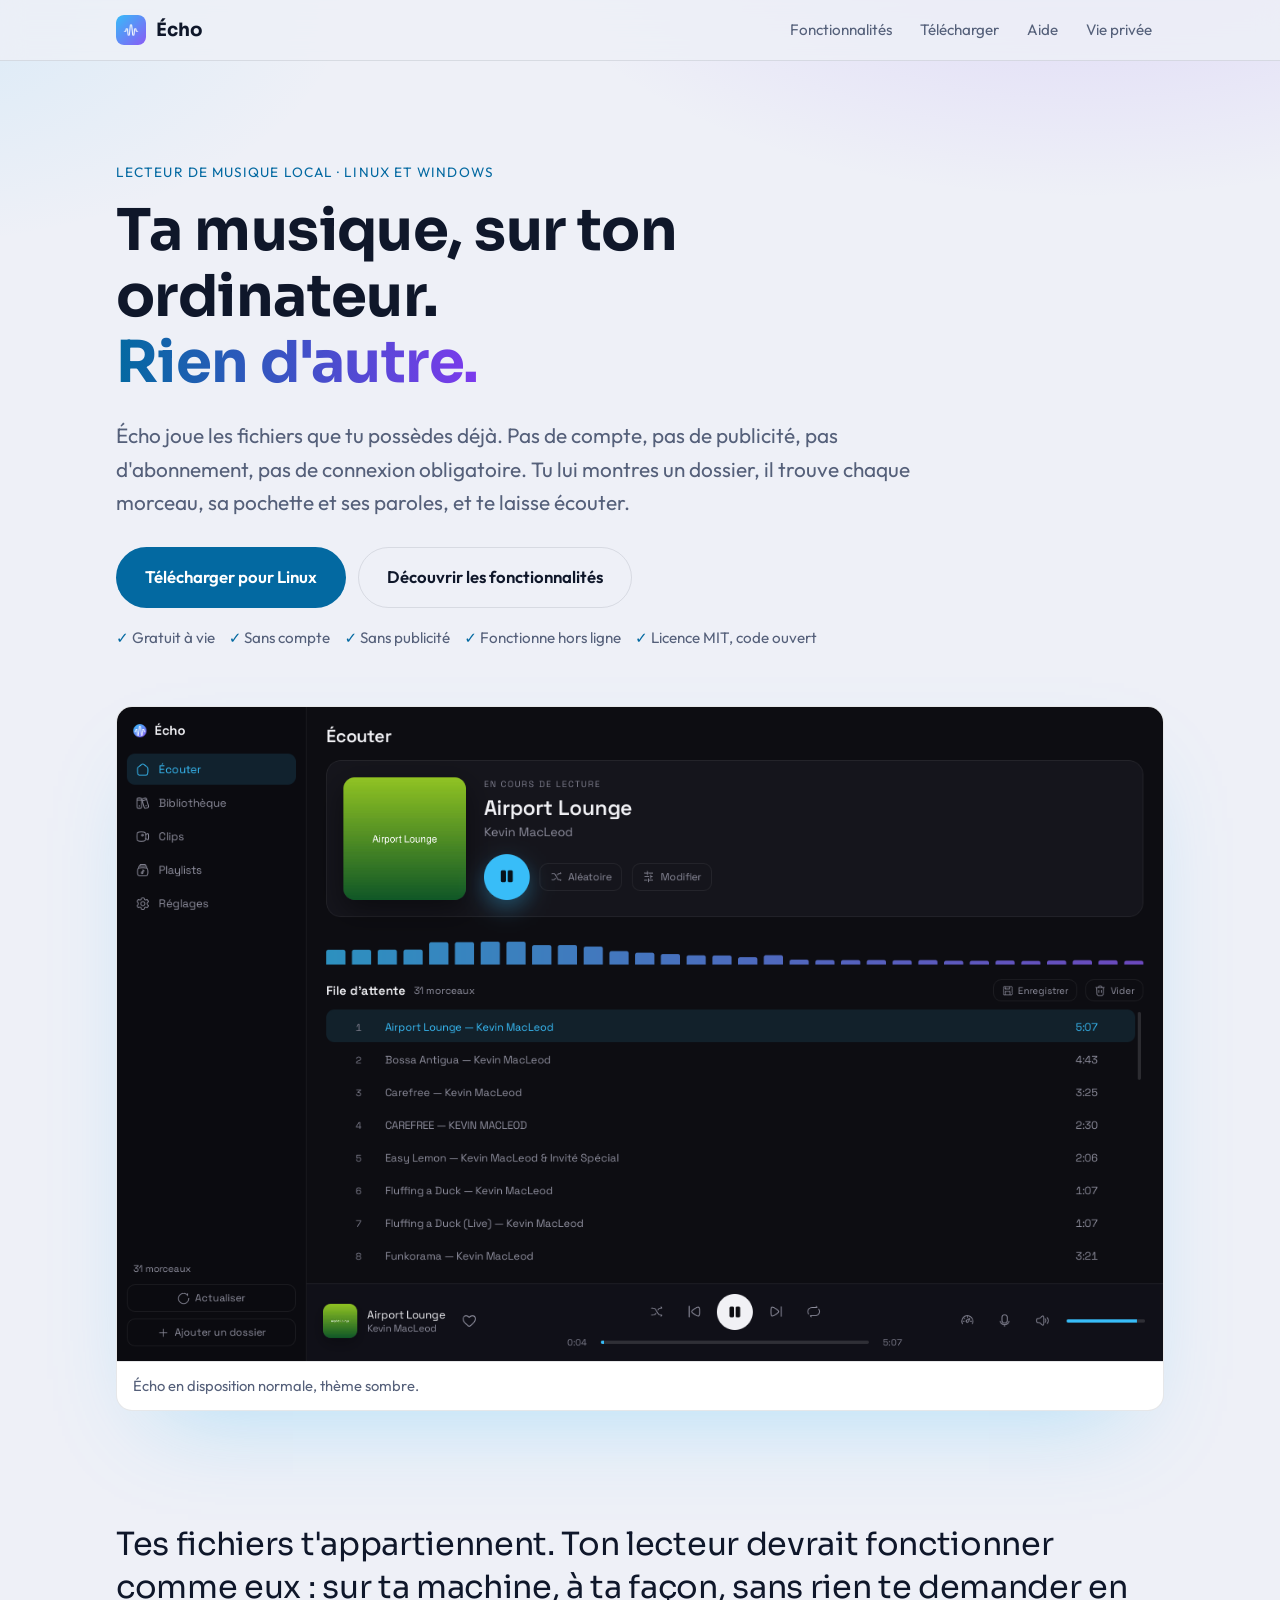
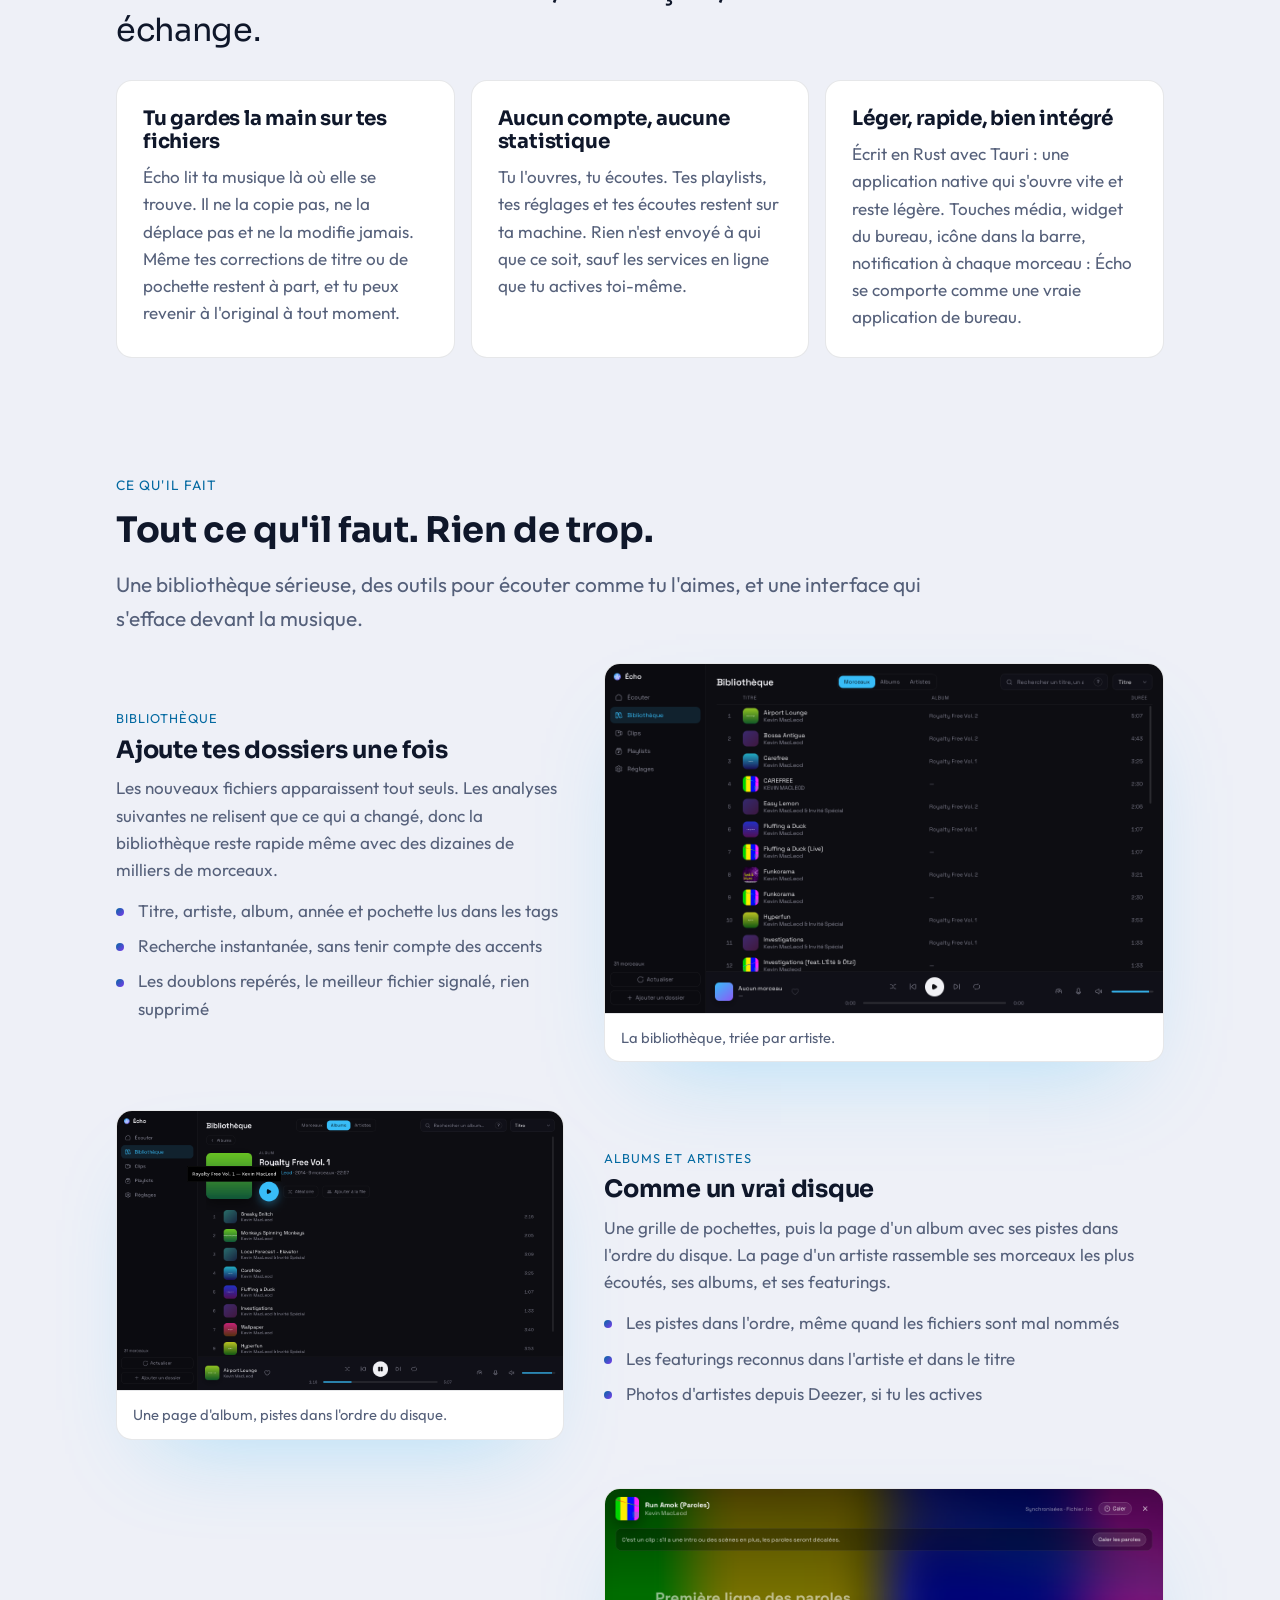
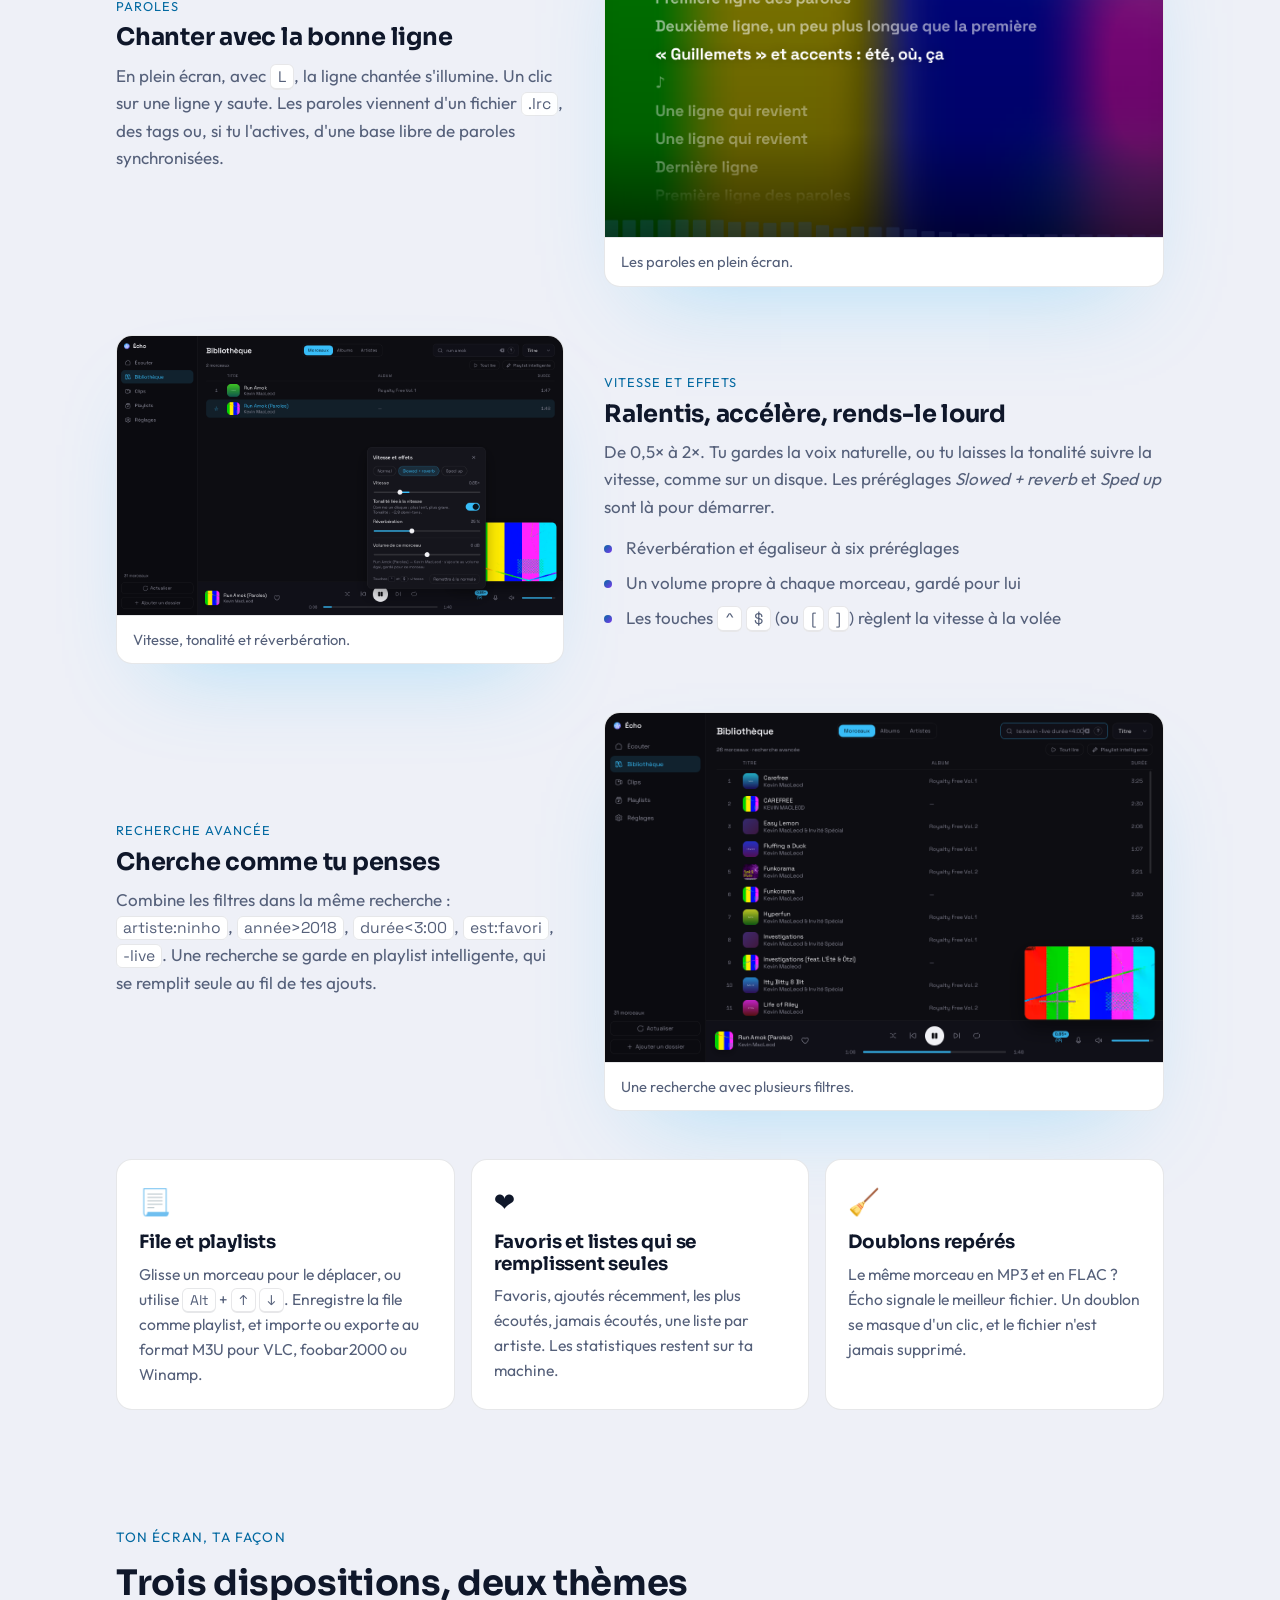
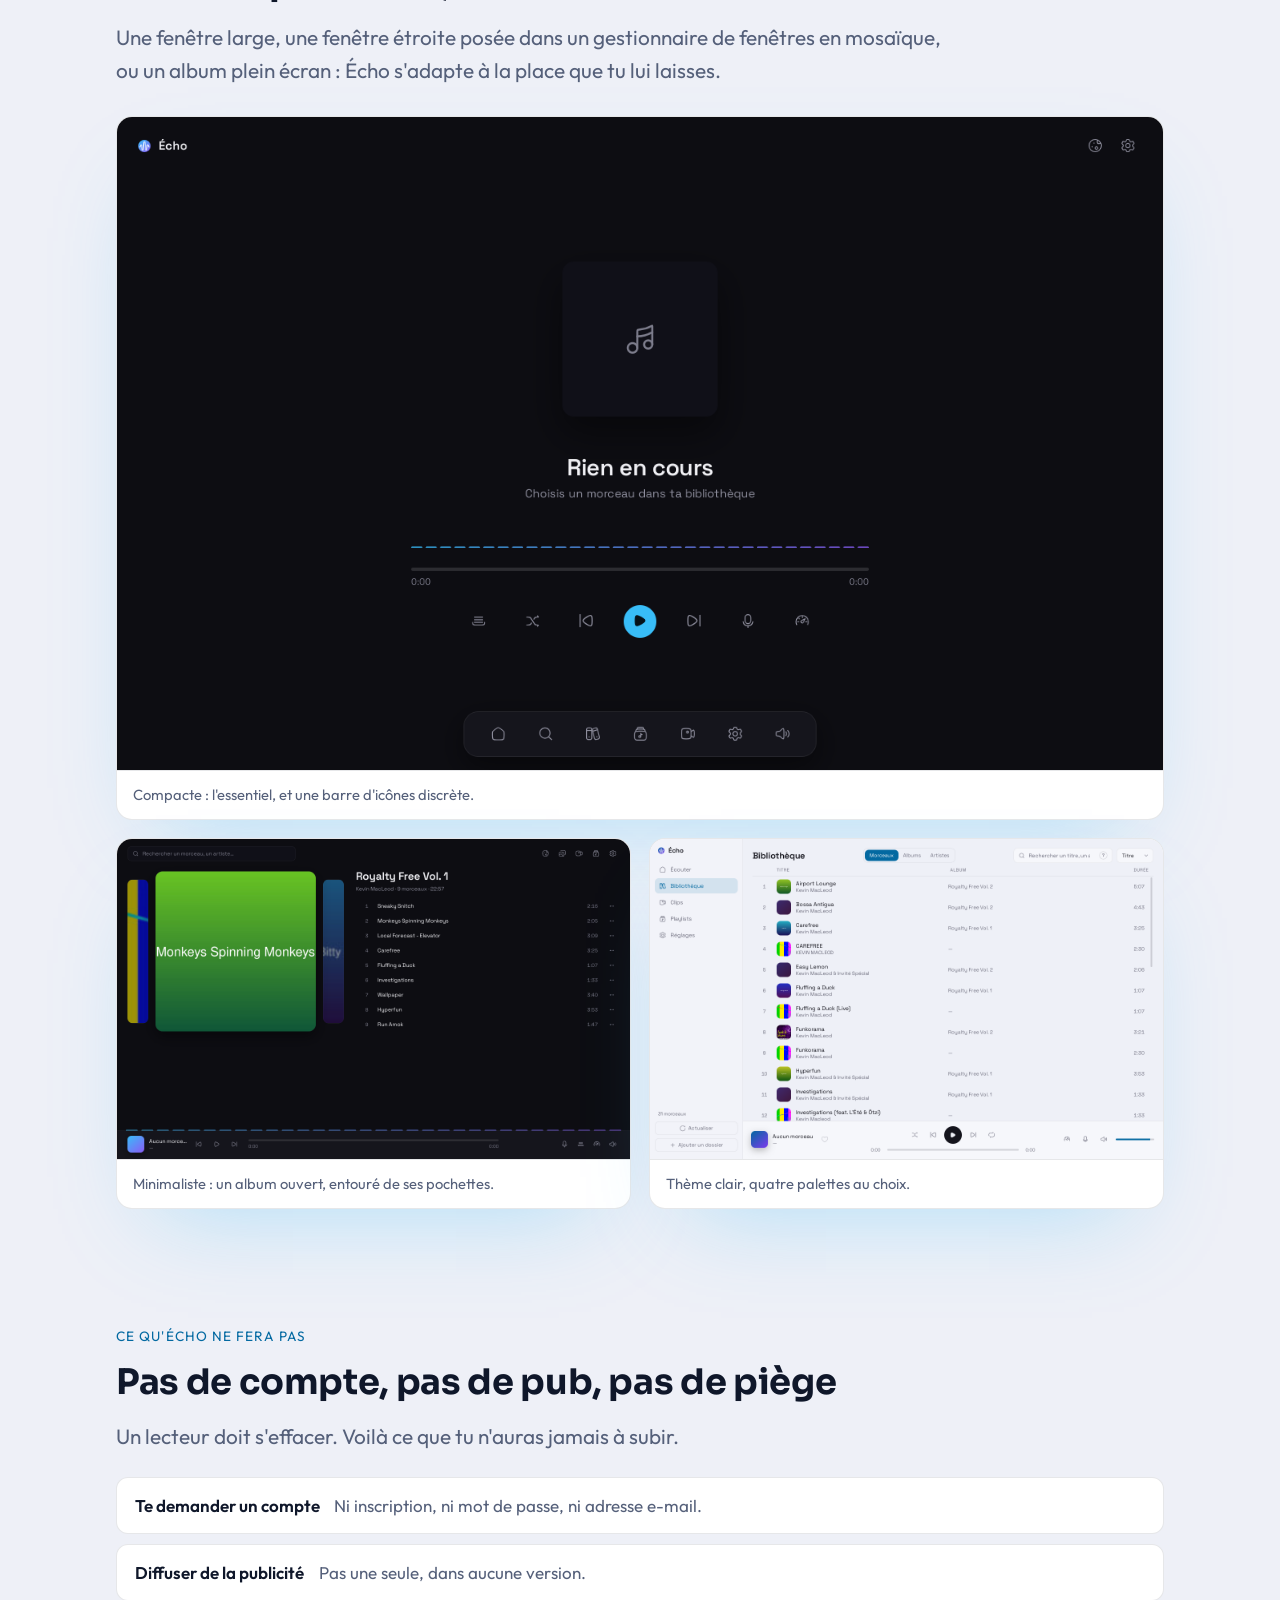
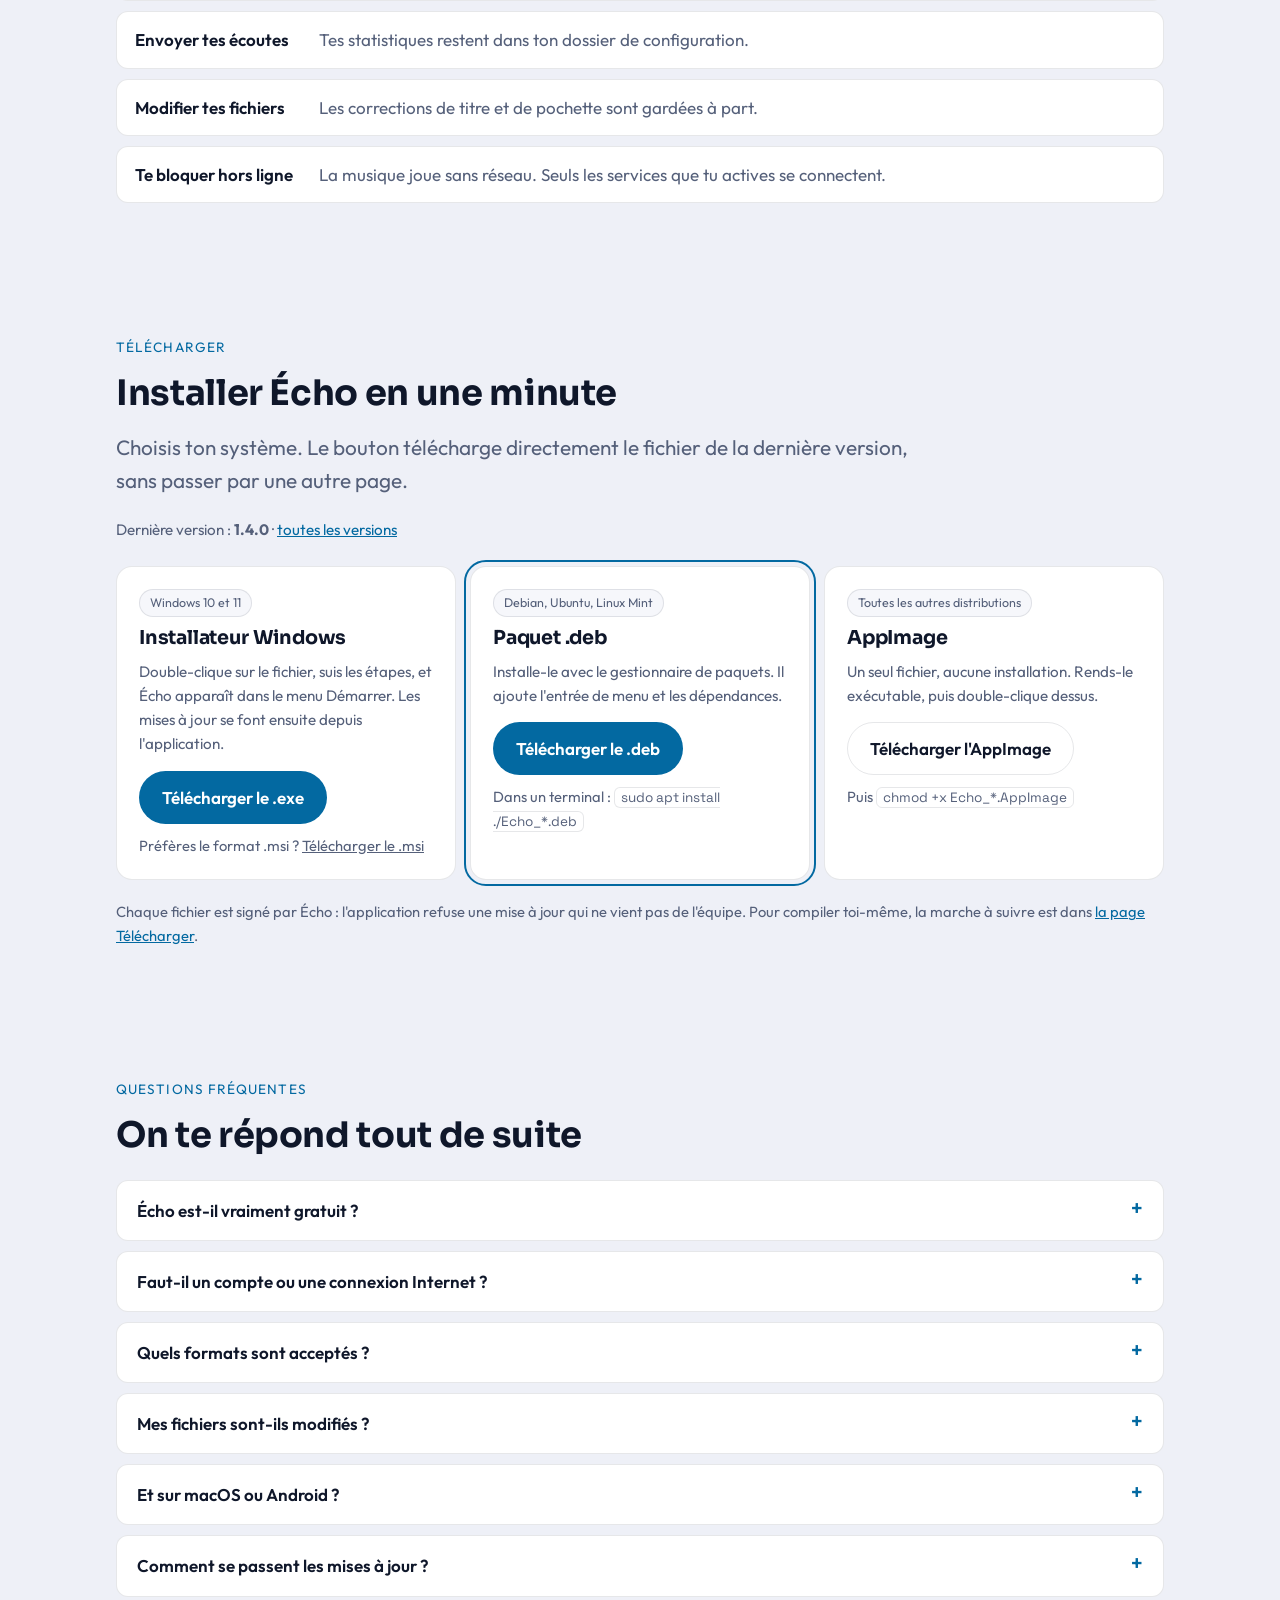
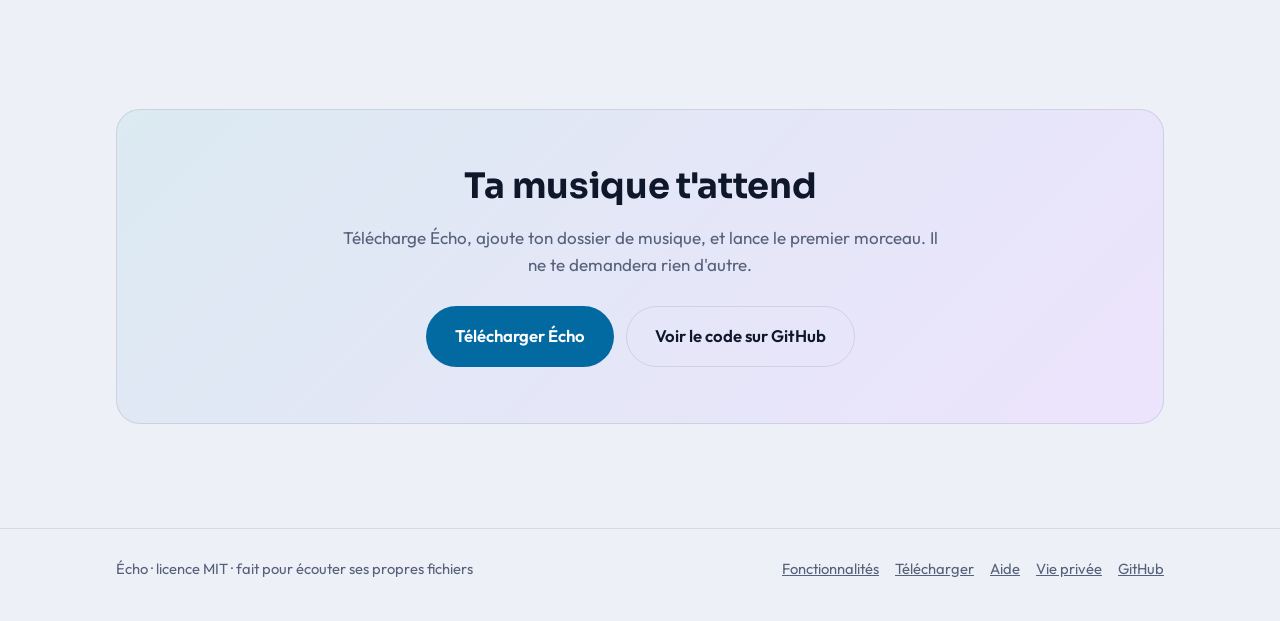
==== commit 6c0dc916: "README et site : clips retirés, note sur la mémoire Les clips n'existent plus : la section Clips, la" ====
--- a/site/index.html
+++ b/site/index.html
@@ -103,7 +103,7 @@
           <div class="txt">
             <span class="tag">Albums et artistes</span>
             <h3>Comme un vrai disque</h3>
-            <p>Une grille de pochettes, puis la page d'un album avec ses pistes dans l'ordre du disque. La page d'un artiste rassemble ses morceaux les plus écoutés, ses albums, ses featurings et ses clips.</p>
+            <p>Une grille de pochettes, puis la page d'un album avec ses pistes dans l'ordre du disque. La page d'un artiste rassemble ses morceaux les plus écoutés, ses albums, et ses featurings.</p>
             <ul>
               <li>Les pistes dans l'ordre, même quand les fichiers sont mal nommés</li>
               <li>Les featurings reconnus dans l'artiste et dans le titre</li>
@@ -156,11 +156,6 @@
       </div>
 
       <div class="cards more-features">
-        <article class="card">
-          <div class="ico">🎞️</div>
-          <h3>Clips vidéo</h3>
-          <p>Webm, mp4 ou mkv : la vidéo suit le son, qui garde le fondu enchaîné et l'égaliseur. Plein écran avec <kbd>F</kbd>, ou mini-fenêtre qui reste à l'écran pendant que tu parcours ta bibliothèque.</p>
-        </article>
         <article class="card">
           <div class="ico">📃</div>
           <h3>File et playlists</h3>
@@ -265,7 +260,7 @@
         </details>
         <details>
           <summary>Quels formats sont acceptés ?</summary>
-          <p>mp3, flac, m4a, aac, ogg, opus, wav, aiff, wma et d'autres formats moins courants. Les vidéos (mp4, webm, mkv, mov) se lisent pour leur son, et leur image s'affiche dans la section Clips.</p>
+          <p>mp3, flac, m4a, aac, ogg, opus, wav, aiff, wma et d'autres formats moins courants. Les vidéos (mp4, webm, mkv, mov) se lisent pour leur son seulement.</p>
         </details>
         <details>
           <summary>Mes fichiers sont-ils modifiés ?</summary>
